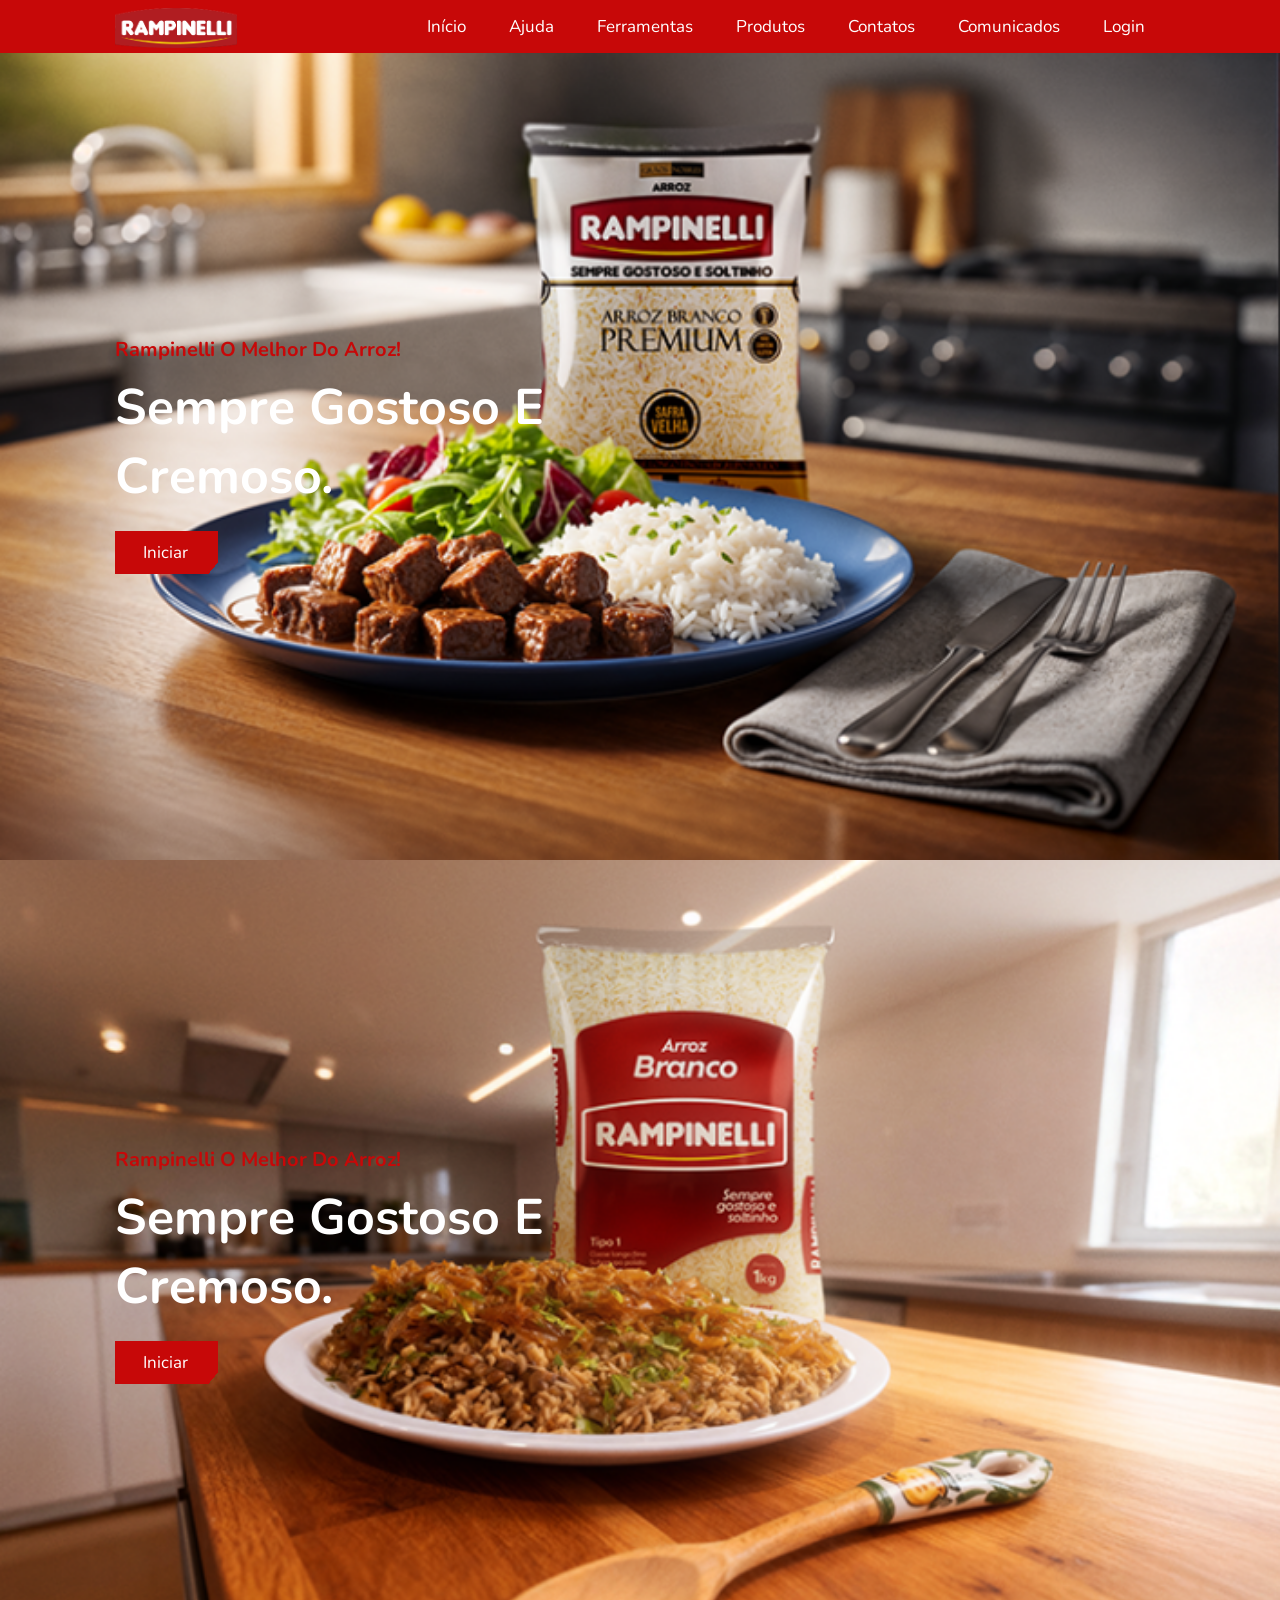
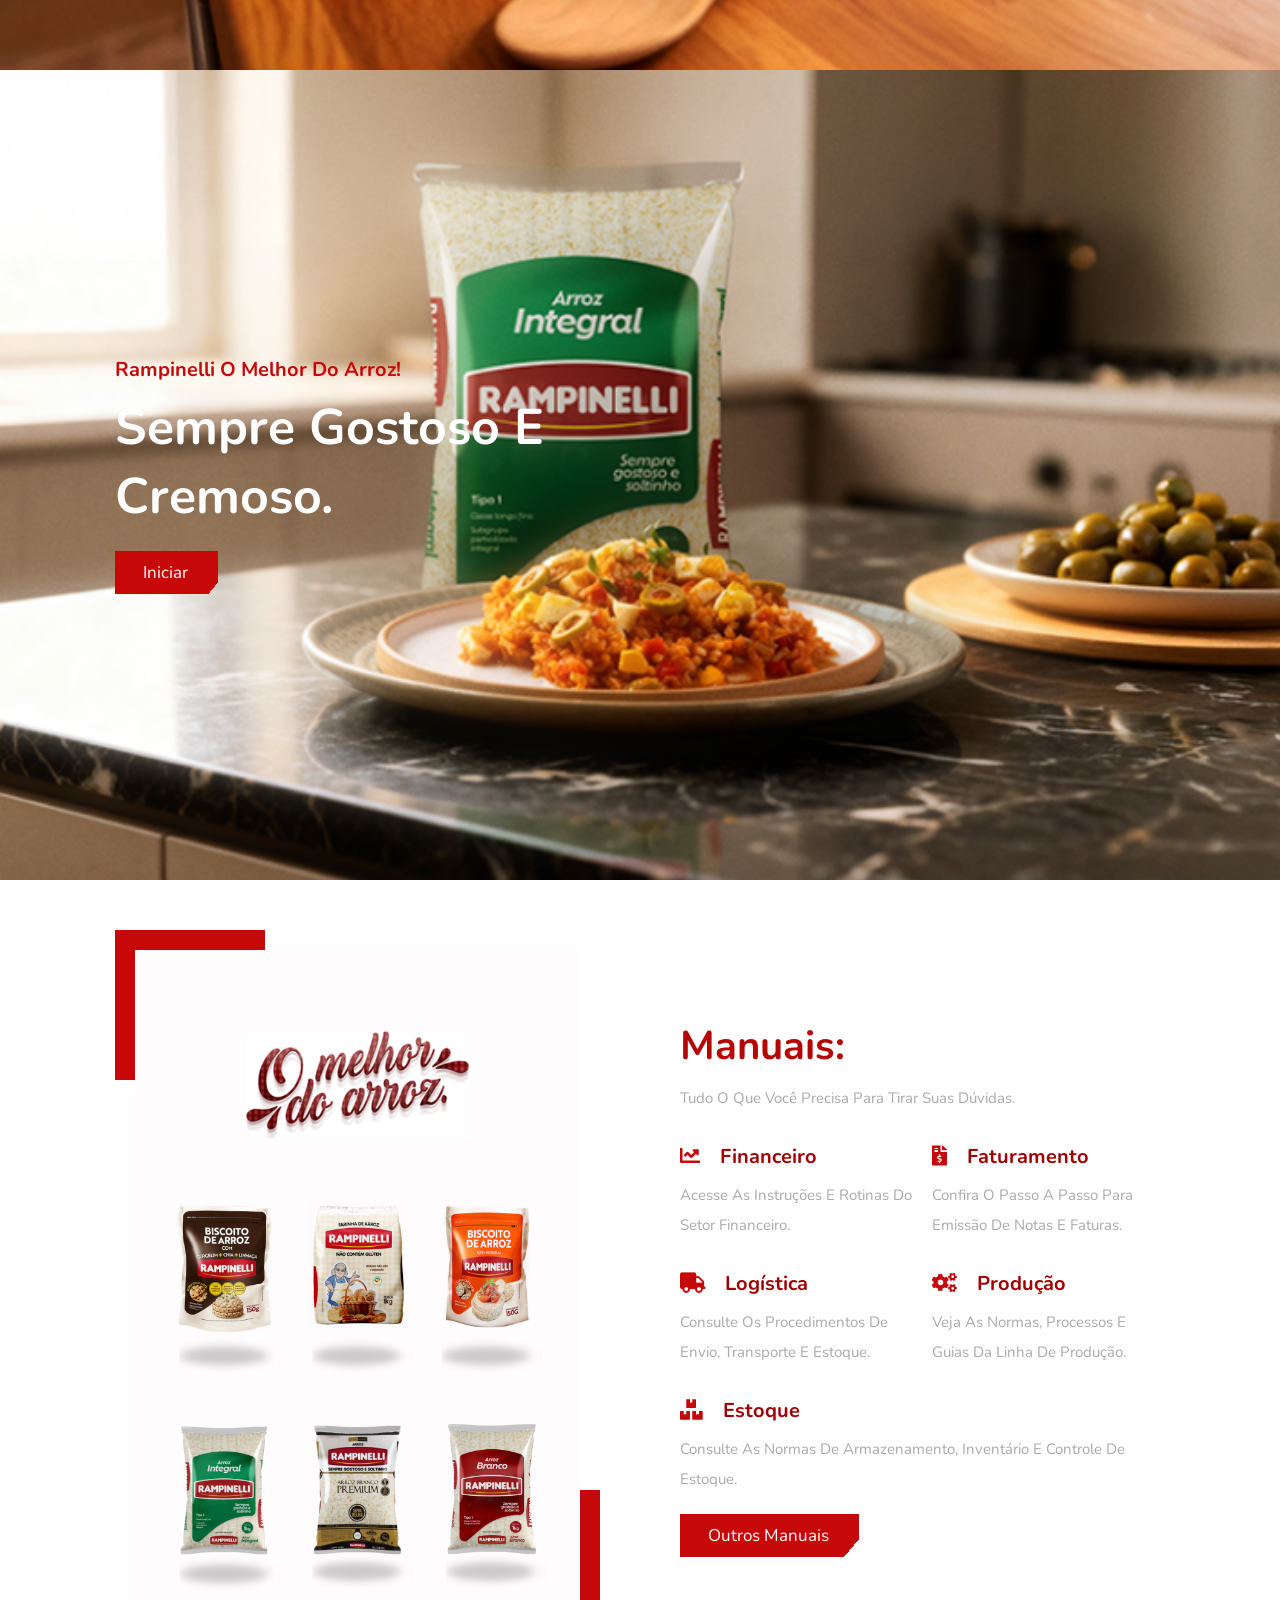
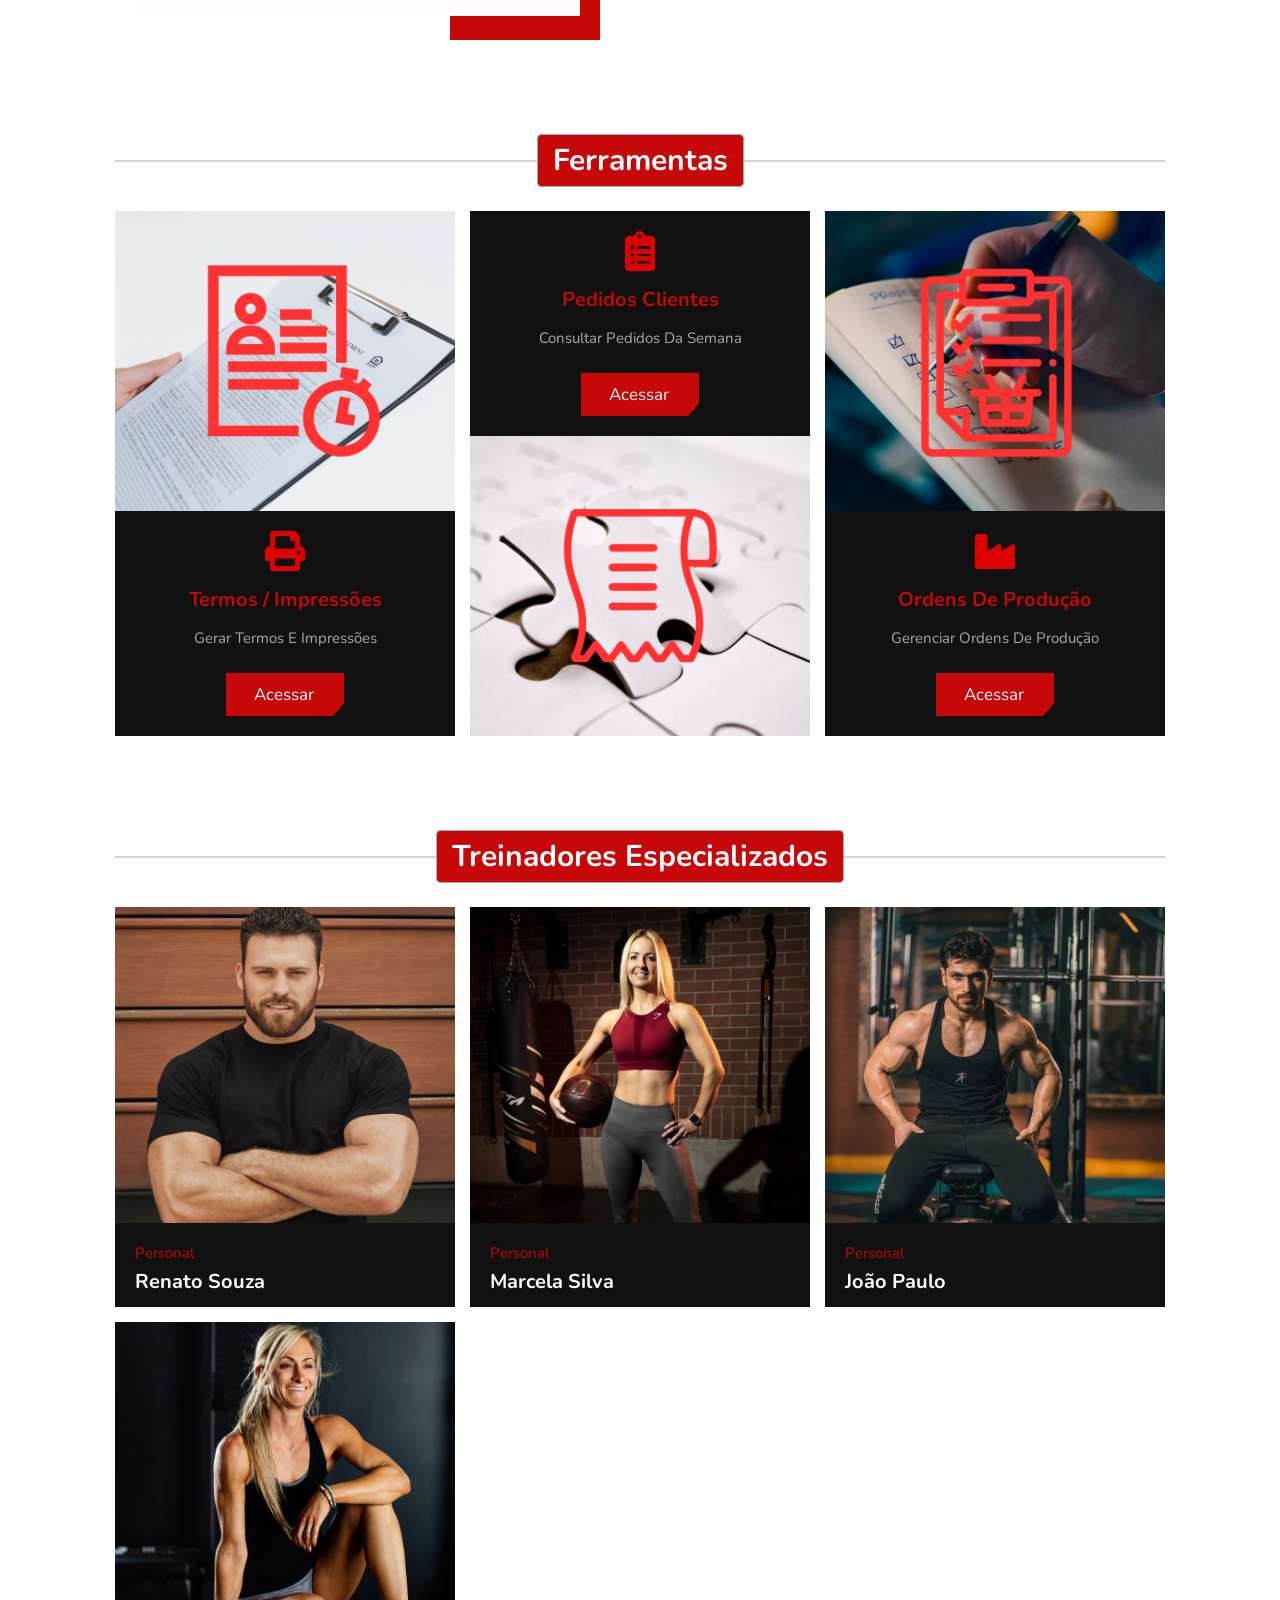
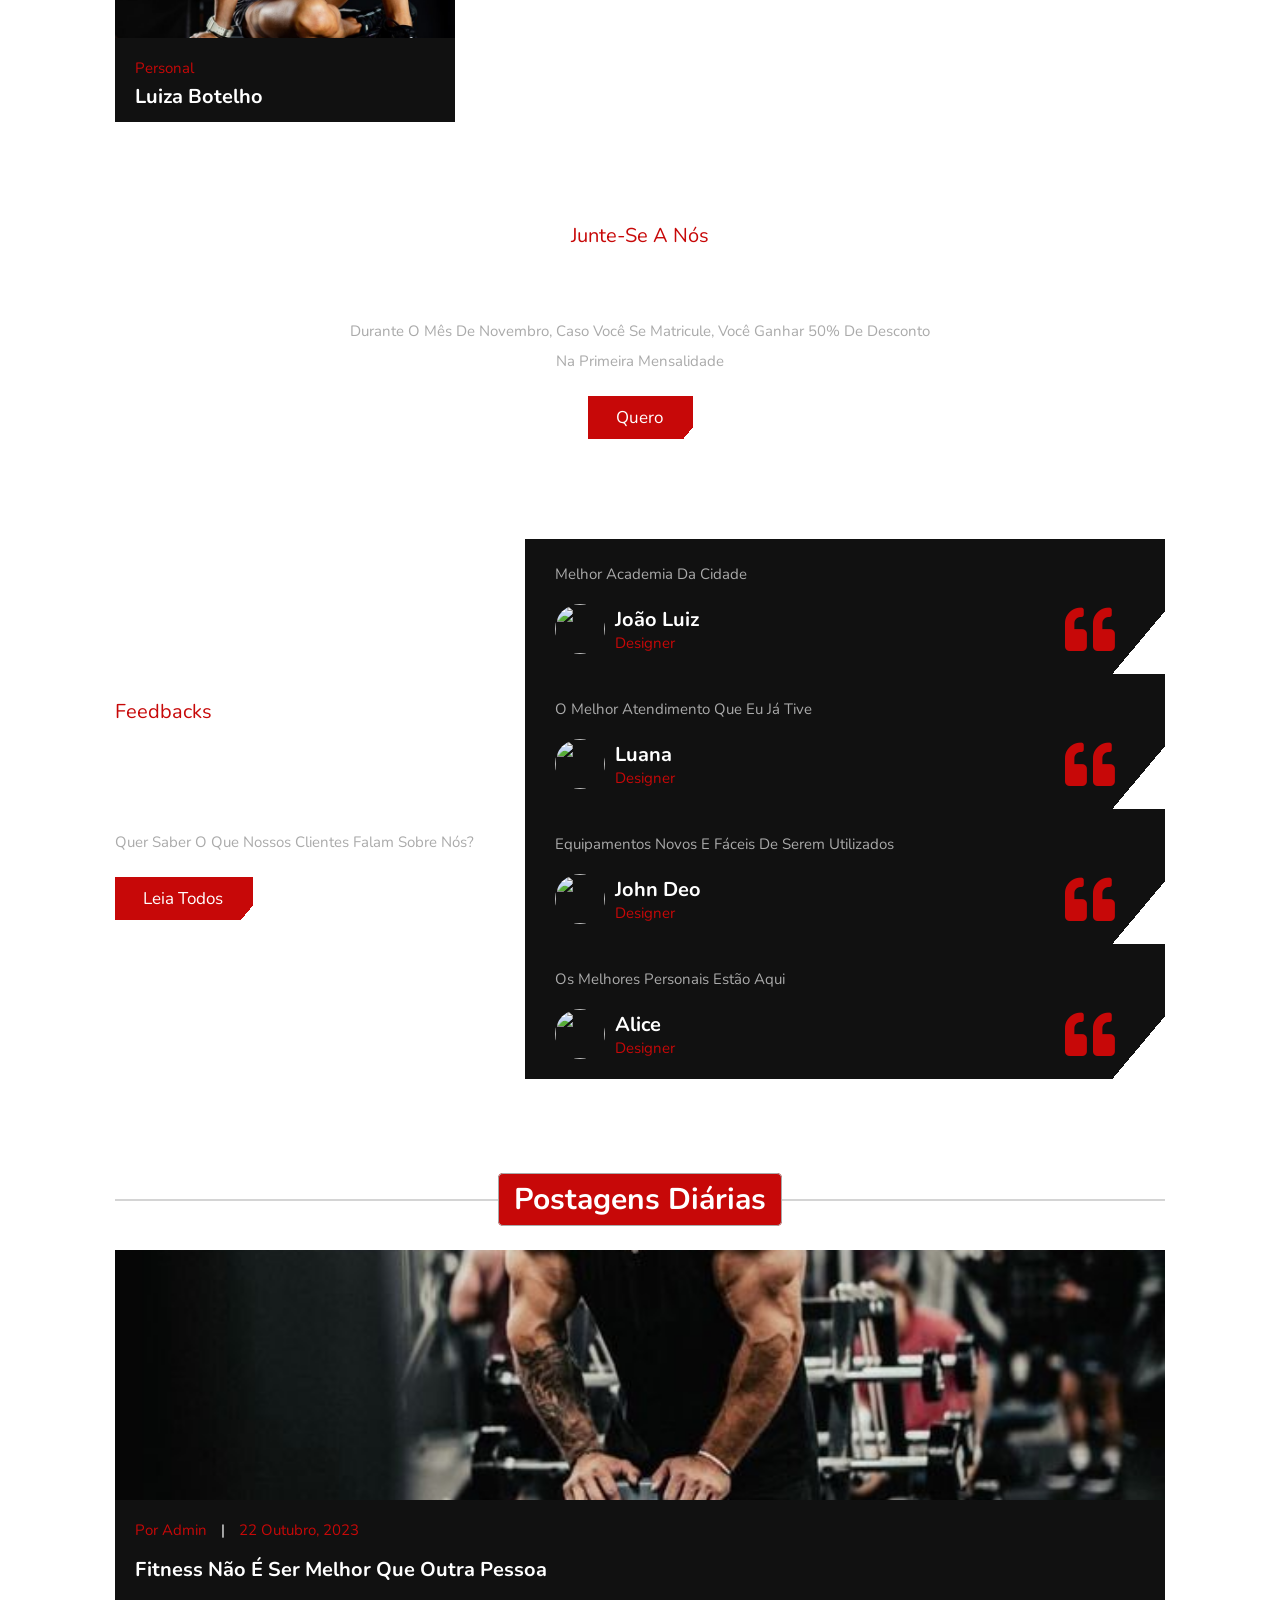
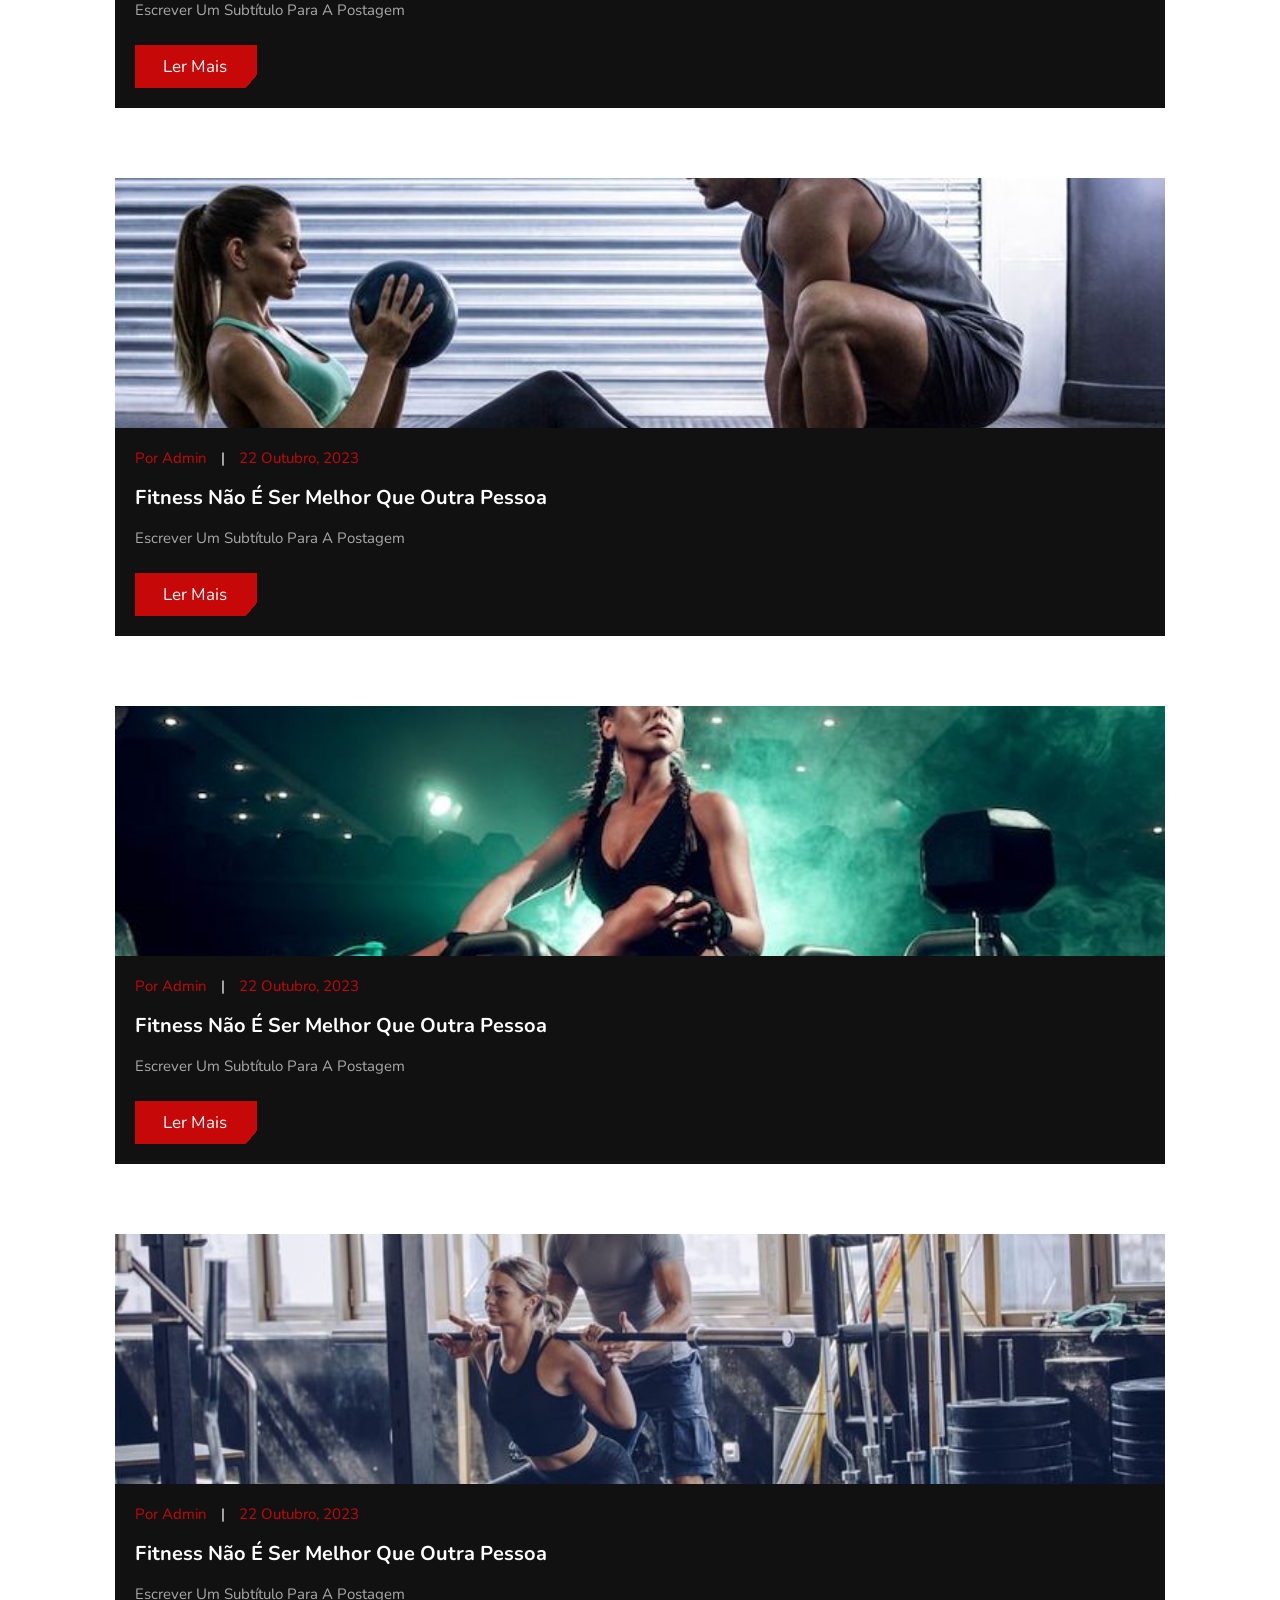
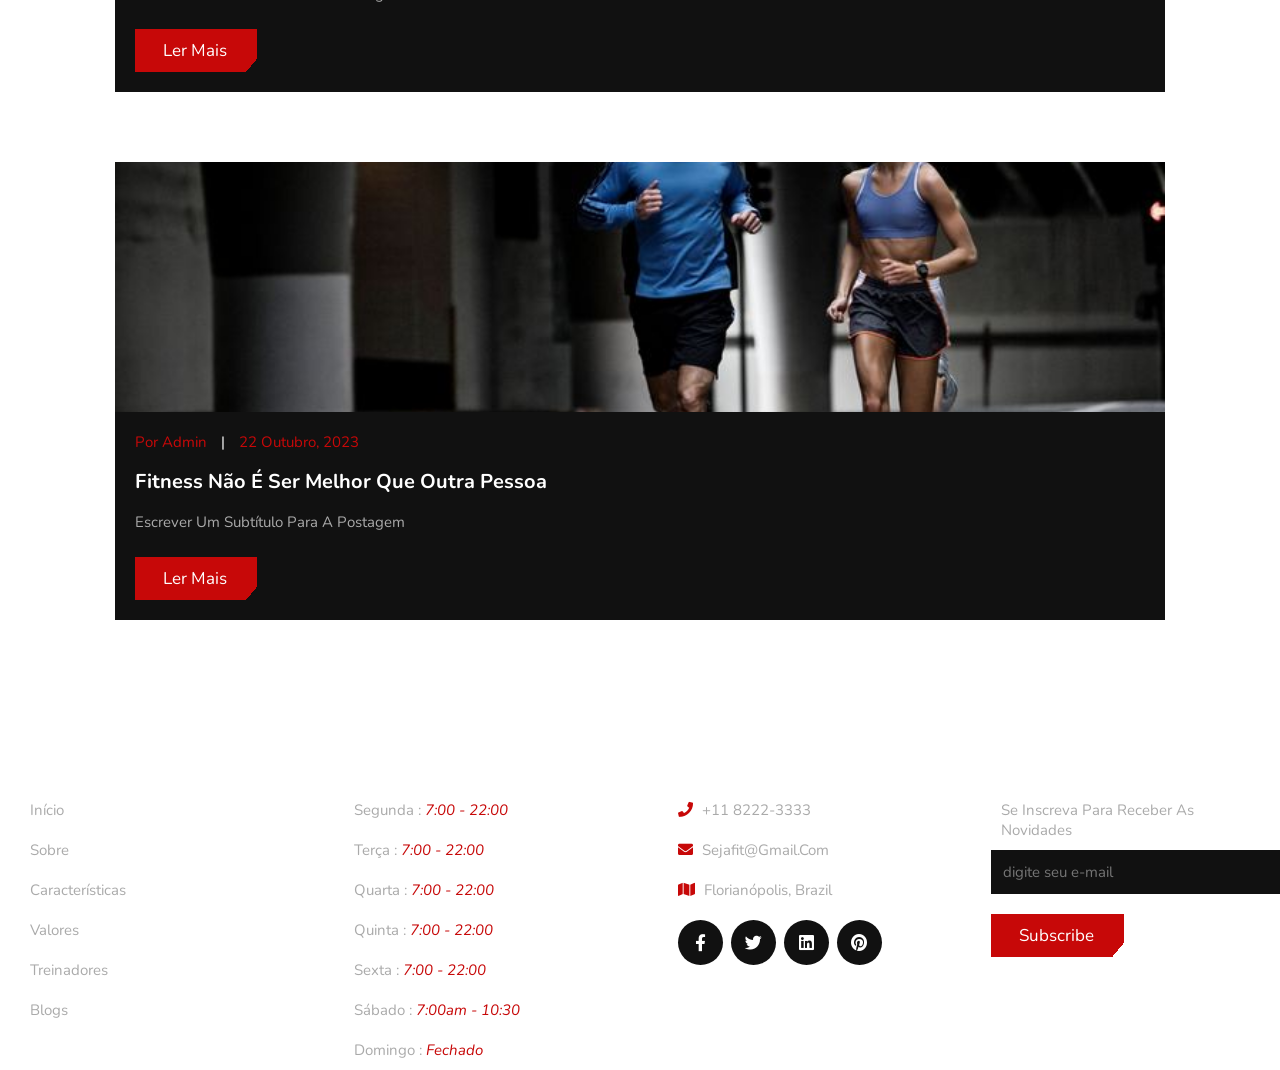
==== index.html @ f4025210 "Primeiro envio oficial com identidade configurada" ====
<!DOCTYPE html>
<html>

<head>
    <meta charset='utf-8'>
    <meta http-equiv='X-UA-Compatible' content='IE=edge'>
    <title>Rampinelli</title> 
    <meta name='viewport' content='width=device-width, initial-scale=1'>
    
    <link rel="icon" type="image/png" href="img/logo-rampinelli.png">

    <link rel='stylesheet' type='text/css' media='screen' href='main.css'>
    <link rel="stylesheet" href="https://cdnjs.cloudflare.com/ajax/libs/font-awesome/5.15.4/css/all.min.css">
    <link rel="stylesheet" href="https://unpkg.com/swiper@7/swiper-bundle.min.css" />
</head>

<body>
    <header class="header">
        <a href="index.html" class="logo">
            <img src="img/logo-rampinelli.png" alt="Logo Rampinelli" style="max-height: 40px; width: auto; vertical-align: middle;">
        </a>

        <div id="menu-btn" class="fas fa-bars"></div>

        <nav class="navbar">
            <a href="#home">Início</a>
            <a href="#about">Ajuda</a>
            <a href="#features">Ferramentas</a>
            <a href="#pricing">Produtos</a>
            <a href="#trainers">Contatos</a>
            <a href="#blogs">Comunicados</a>
            <a href="login.html">Login</a>
        </nav>

    </header>
    <!--Fim cabeçalho-->

    <main>
        <section id="home" class="home">
            <div class="swiper home-slider">

                <div class="swiper-wrapper">

                    <div class="swiper-slide slide" style="background: url(img/receita-de-picadinho-de-carne-com-arroz-premium-rampinelli-1760534903.png) no-repeat;">
                        <div class="content">
                            <span><b><b>Rampinelli o melhor do arroz!</b></b></span>
                            <h3>Sempre gostoso e cremoso.</h3>
                            <a href="#" class="btn">Iniciar</a>
                        </div>
                    </div>

                    <div class="swiper-slide slide" style="background: url(img/receita-de-arroz-com-lentilhas-e-cebola-caramelizada-1765802080.png) no-repeat;">
                        <div class="content">
                            <span><b><b>Rampinelli o melhor do arroz!</b></b></span>
                            <h3>Sempre gostoso e cremoso.</h3>
                            <a href="#" class="btn">Iniciar</a>
                        </div>
                    </div>

                    <div class="swiper-slide slide" style="background: url(img/receita-de-arroz-integral-a-portuguesa-1764873650.png) no-repeat;">
                        <div class="content">
                            <span><b><b>Rampinelli o melhor do arroz!</b></b></span>
                            <h3>Sempre gostoso e cremoso.</h3>
                            <a href="#" class="btn">Iniciar</a>
                        </div>
                    </div>
                </div>
                <div class="swiper-pagination"></div>
            </div>

        </section>
        <!--Fim home-->

        <section id="about" class="about">
            <div class="image">
                <img src="img/rampinelli produtos.png" alt="">
            </div>

            <div class="content">
                <h3 class="title">Manuais:</h3>
                <p>Tudo o que você precisa para tirar suas dúvidas.</p>

                <div class="box-container">
    
    <div class="box-container">
    
    <div class="box">
        <h3>
            <a href="manuais/financeiro.pdf" style="text-decoration: none; color: inherit;">
                <i class="fas fa-chart-line"></i> Financeiro
            </a>
        </h3>
        <p>Acesse as instruções e rotinas do setor financeiro.</p>
        <a href="manuais/financeiro.pdf" class="btn-manual"></a>
    </div>

    <div class="box">
        <h3>
            <a href="manuais/faturamento.pdf" style="text-decoration: none; color: inherit;">
                <i class="fas fa-file-invoice-dollar"></i> Faturamento
            </a>
        </h3>
        <p>Confira o passo a passo para emissão de notas e faturas.</p>
        <a href="manuais/faturamento.pdf" class="btn-manual"></a>
    </div>

    <div class="box">
        <h3>
            <a href="manuais/logistica.pdf" style="text-decoration: none; color: inherit;">
                <i class="fas fa-truck"></i> Logística
            </a>
        </h3>
        <p>Consulte os procedimentos de envio, transporte e estoque.</p>
        <a href="manuais/logistica.pdf" class="btn-manual"></a>
    </div>

    <div class="box">
        <h3>
            <a href="manuais/producao.pdf" style="text-decoration: none; color: inherit;">
                <i class="fas fa-cogs"></i> Produção
            </a>
        </h3>
        <p>Veja as normas, processos e guias da linha de produção.</p>
        <a href="manuais/producao.pdf" class="btn-manual"></a>
    </div>

    <div class="box">
    <h3>
        <a href="manuais/estoque.pdf" style="text-decoration: none; color: inherit;">
            <i class="fas fa-boxes"></i> Estoque
        </a>
    </h3>
    <p>Consulte as normas de armazenamento, inventário e controle de estoque.</p>
    
    <a href="manuais/estoque.pdf" class="btn-manual"></a>
</div>

</div>

</div>
                <a href="#" class="btn">Outros Manuais</a>
            </div>
        </section>
        <!--Fim sobre-->

        <section id="features" class="features">
    <h1 class="heading"> <span>Ferramentas</span> </h1>

    <div class="box-container">
        
        <!-- 1. TERMOS / IMPRESSÕES -->
        <div class="box">
            <div class="image">
                <img src="img/Termos.png" alt="">
            </div>
            <div class="content">
                <!-- COR ALTERADA PARA PRETO GRAFITE (#333) -->
                <i class="fas fa-print" style="font-size: 40px; color: #df0000; margin-bottom: 15px;"></i>
                <h3>Termos / Impressões</h3>
                <p>Gerar Termos e impressões</p>
                <a href="Impressoes.html" class="btn">Acessar</a>
            </div>
        </div>

        <!-- 2. PEDIDOS CLIENTES -->
        <div class="box second">
            <div class="image">
                <img src="img/Pedidos.png" alt="">
            </div>
            <div class="content">
                <!-- COR ALTERADA PARA PRETO GRAFITE (#333) -->
                <i class="fas fa-clipboard-list" style="font-size: 40px; color: #df0000; margin-bottom: 15px;"></i>
                <h3>Pedidos Clientes</h3>
                <p>Consultar pedidos da semana</p>
                <a href="#" class="btn">Acessar</a>
            </div>
        </div>

        <!-- 3. ORDENS DE PRODUÇÃO -->
        <div class="box">
            <div class="image">
                <img src="img/Ordem de Producao.png" alt="">
            </div>
            <div class="content">
                <!-- COR ALTERADA PARA PRETO GRAFITE (#333) -->
                <i class="fas fa-industry" style="font-size: 40px; color: #df0000; margin-bottom: 15px;"></i>
                <h3>Ordens de Produção</h3>
                <p>Gerenciar ordens de produção</p>
                <a href="#" class="btn">Acessar</a>
            </div>
        </div>

    </div>
</section>
        <!--Fim precos-->

        <section id="trainers" class="trainers">
            <h1 class="heading"> <span>Treinadores Especializados</span> </h1>
            <div class="box-container">

                <div class="box">
                    <img src="img/personal1.jpeg" alt="">
                    <div class="content">
                        <span>Personal</span>
                        <h3>Renato Souza</h3>
                        <div class="share">
                            <a href="#" class="fab fa-facebook-f"></a>
                            <a href="#" class="fab fa-twitter"></a>
                            <a href="#" class="fab fa-pinterest"></a>
                            <a href="#" class="fab fa-linkedin"></a>
                        </div>
                    </div>
                </div>
                <div class="box">
                    <img src="img/Personalmulher1.jpeg" alt="">
                    <div class="content">
                        <span>Personal</span>
                        <h3>Marcela Silva</h3>
                        <div class="share">
                            <a href="#" class="fab fa-facebook-f"></a>
                            <a href="#" class="fab fa-twitter"></a>
                            <a href="#" class="fab fa-pinterest"></a>
                            <a href="#" class="fab fa-linkedin"></a>
                        </div>
                    </div>
                </div>

                <div class="box">
                    <img src="img/personal2.jpeg" alt="">
                    <div class="content">
                        <span>Personal</span>
                        <h3>João Paulo</h3>
                        <div class="share">
                            <a href="#" class="fab fa-facebook-f"></a>
                            <a href="#" class="fab fa-twitter"></a>
                            <a href="#" class="fab fa-pinterest"></a>
                            <a href="#" class="fab fa-linkedin"></a>
                        </div>
                    </div>
                </div>

                <div class="box">
                    <img src="img/Personalmulher2.jpeg" alt="">
                    <div class="content">
                        <span>Personal</span>
                        <h3>Luiza Botelho</h3>
                        <div class="share">
                            <a href="#" class="fab fa-facebook-f"></a>
                            <a href="#" class="fab fa-twitter"></a>
                            <a href="#" class="fab fa-pinterest"></a>
                            <a href="#" class="fab fa-linkedin"></a>
                        </div>
                    </div>
                </div>

            </div>

        </section>
        <!--Fim treinadores-->

        <section class="banner">
            <span>Junte-se a Nós</span>
            <h3>Ganhe até 50% de desconto</h3>
            <p>Durante o mês de novembro, caso você se matricule, você ganhar 50% de
                desconto na primeira mensalidade
            </p>
            <a href="#" class="btn">Quero</a>
        </section>
        <!--Fim banner-->

        <section class="review">
            <div class="information">
                <span>Feedbacks</span>
                <h3>O que nossos clientes dizem</h3>
                <p>Quer saber o que nossos clientes falam sobre nós?</p>
                <a href="#" class="btn">Leia Todos</a>
            </div>
            <div class="swiper review-slider">

                <div class="swiper-wrapper">

                    <div class="swiper-slide slide">
                        <p>Melhor academia da cidade</p>
                        <div class="user">
                            <img src="https://i.postimg.cc/4xhDF81N/pic-1.png" alt="">
                            <div class="info">
                                <h3>João Luiz</h3>
                                <span>designer</span>
                            </div>
                            <i class="fas fa-quote-left"></i>
                        </div>
                    </div>

                    <div class="swiper-slide slide">
                        <p>O melhor atendimento que eu já tive</p>
                        <div class="user">
                            <img src="https://i.postimg.cc/ry7XCXSY/pic-2.png" alt="">
                            <div class="info">
                                <h3>Luana</h3>
                                <span>designer</span>
                            </div>
                            <i class="fas fa-quote-left"></i>
                        </div>
                    </div>

                    <div class="swiper-slide slide">
                        <p>Equipamentos novos e fáceis de serem utilizados</p>
                        <div class="user">
                            <img src="https://i.postimg.cc/7ZxBSmQW/pic-3.png" alt="">
                            <div class="info">
                                <h3>john deo</h3>
                                <span>designer</span>
                            </div>
                            <i class="fas fa-quote-left"></i>
                        </div>
                    </div>

                    <div class="swiper-slide slide">
                        <p>Os melhores personais estão aqui</p>
                        <div class="user">
                            <img src="https://i.postimg.cc/8zjv8vFC/pic-4.png" alt="">
                            <div class="info">
                                <h3>Alice</h3>
                                <span>designer</span>
                            </div>
                            <i class="fas fa-quote-left"></i>
                        </div>
                    </div>
                </div>
            </div>

        </section>
        <!--Fim feedback-->

        <section id="blogs" class="blogs">
            <h1 class="heading"> <span>Postagens Diárias</span> </h1>
            <div class="swiper blogs-slider">
                <div class="swiper-wrapper">

                    <div class="swiper-slide slide">
                        <div class="image">
                            <img src="img/post1 (4).jpeg" alt="">
                        </div>
                        <div class="content">
                            <div class="link"> <a href="#">por admin</a> <span>|</span> <a href="#">22 outubro, 2023</a>
                            </div>
                            <h3>fitness não é ser melhor que outra pessoa</h3>
                            <p>Escrever um subtítulo para a postagem</p>
                            <a href="#" class="btn">Ler Mais</a>
                        </div>
                    </div>

                    <div class="swiper-slide slide">
                        <div class="image">
                            <img src="img/post1 (7).jpeg" alt="">
                        </div>
                        <div class="content">
                            <div class="link"> <a href="#">por admin</a> <span>|</span> <a href="#">22 outubro, 2023</a>
                            </div>
                            <h3>fitness não é ser melhor que outra pessoa</h3>
                            <p>Escrever um subtítulo para a postagem</p>
                            <a href="#" class="btn">Ler Mais</a>
                        </div>
                    </div>

                    <div class="swiper-slide slide">
                        <div class="image">
                            <img src="img/Atleta feminina com halteres na academia _ Foto Premium.jpeg" alt="">
                        </div>
                        <div class="content">
                            <div class="link"> <a href="#">por admin</a> <span>|</span> <a href="#">22 outubro, 2023</a>
                            </div>
                            <h3>fitness não é ser melhor que outra pessoa</h3>
                            <p>Escrever um subtítulo para a postagem</p>
                            <a href="#" class="btn">Ler Mais</a>
                        </div>
                    </div>

                    <div class="swiper-slide slide">
                        <div class="image">
                            <img src="img/post3.jpeg" alt="">
                        </div>
                        <div class="content">
                            <div class="link"> <a href="#">por admin</a> <span>|</span> <a href="#">22 outubro, 2023</a>
                            </div>
                            <h3>fitness não é ser melhor que outra pessoa</h3>
                            <p>Escrever um subtítulo para a postagem</p>
                            <a href="#" class="btn">Ler Mais</a>
                        </div>
                    </div>

                    <div class="swiper-slide slide">
                        <div class="image">
                            <img src="img/post4.jpeg" alt="">
                        </div>
                        <div class="content">
                            <div class="link"> <a href="#">por admin</a> <span>|</span> <a href="#">22 outubro, 2023</a>
                            </div>
                            <h3>fitness não é ser melhor que outra pessoa</h3>
                            <p>Escrever um subtítulo para a postagem</p>
                            <a href="#" class="btn">Ler Mais</a>
                        </div>
                    </div>
                </div>
                <div class="swiper-pagination"></div>
            </div>
        </section>
        <!--Fim blogs-->
    </main>
    <!--Fim conteudo principal-->

    <footer class="footer">
        <div class="box-container">
            <div class="box">
                <h3>Links rápidos</h3>
                <a class="links" href="#home">Início</a>
                <a class="links" href="#about">Sobre</a>
                <a class="links" href="#features">Características</a>
                <a class="links" href="#pricing">Valores</a>
                <a class="links" href="#trainers">Treinadores</a>
                <a class="links" href="#blogs">blogs</a>
            </div>
            <div class="box">
                <h3>Horário de Funcionamento</h3>
                <p> Segunda : <i> 7:00 - 22:00 </i> </p>
                <p> Terça : <i> 7:00 - 22:00 </i> </p>
                <p> Quarta : <i> 7:00 - 22:00 </i> </p>
                <p> Quinta : <i> 7:00 - 22:00 </i> </p>
                <p> Sexta : <i> 7:00 - 22:00 </i> </p>
                <p> Sábado : <i> 7:00am - 10:30 </i> </p>
                <p> Domingo : <i> Fechado </i> </p>
            </div>
            <div class="box">
                <h3>Nossos Contatos</h3>
                <p> <i class="fas fa-phone"></i> +11 8222-3333 </p>
                <p> <i class="fas fa-envelope"></i> sejafit@gmail.com </p>
                <p> <i class="fas fa-map"></i> Florianópolis, Brazil</p>
                <div class="share">
                    <a href="#" class="fab fa-facebook-f"></a>
                    <a href="#" class="fab fa-twitter"></a>
                    <a href="#" class="fab fa-linkedin"></a>
                    <a href="#" class="fab fa-pinterest"></a>
                </div>
            </div>
            <div class="box">
                <h3>Novidades</h3>
                <p>Se inscreva para receber as novidades</p>
                <form action="">
                    <input type="email" name="" class="email" placeholder="digite seu e-mail" id="">
                    <input type="submit" value="subscribe" class="btn">
                </form>
            </div>
        </div>
    </footer>

    <script src="https://unpkg.com/swiper@7/swiper-bundle.min.js"></script>
    <script src='main.js'></script>
</body>

</html>
---- main.css ----
@import url("https://fonts.googleapis.com/css2?family=Nunito:wght@200;300;400;600&display=swap");

* {
    font-family: 'Nunito', sans-serif;
    margin: 0;
    padding: 0;
    box-sizing: border-box;
    text-decoration: none;
    outline: none;
    border: none;
    text-transform: capitalize;
    transition: all .2s linear;
}

html {
    font-size: 62.5%;
    scroll-behavior: smooth;
    scroll-padding-top: 5rem;
    overflow-x: hidden;
}

html::-webkit-scrollbar {
    width: 1rem;
}

html::-webkit-scrollbar-track {
    /*o que fica abaixo da barra*/
    background: #ffffff;
}

html::-webkit-scrollbar-thumb {
    /*cor da barra*/
    background: #c70808;
}

body {
    background: #ffffff;
}

section {
    padding: 5rem 9%;
}

/*Cabeçalho das sessões*/
.heading {
    text-align: center;
    margin-bottom: 3rem;
    position: relative;
}
.heading::before {
    content: '';
    position: absolute;
    top: 50%;
    left: 0;
    transform: translateY(-50%);
    height: .1rem;
    width: 100%;
    background: #aaa;
    z-index: -1;
}
.heading span {
    font-size: 3rem;
    color: #ffffff;
    background: #c70808;
    padding: .5rem 1.5rem;
    border: 0.1rem solid #aaa;
    border-radius: .5rem;
}
.btn {
    margin-top: 1rem;
    display: inline-block;
    padding: 1rem 2.8rem;
    padding-right: 3rem;
    background: linear-gradient(130deg, #c70808 93%, 
    transparent 90%);
    color: #fff;
    cursor: pointer;
    font-size: 1.7rem;
}
.btn:hover {
    transform: scale(1.1);
}

.header {
    position: fixed;
    top: 0;
    left: 0;
    right: 0;
    display: flex;
    align-items: center;
    justify-content: space-between;
    padding: 0 9%;
    z-index: 10000;
    background: #c70808;
}
.header .logo {
    font-weight: bolder;
    color: #fff;
    font-size: 3rem;
}
.header .logo span {
    color: #c70808;
}
.header .navbar a {
    display: inline-block;
    padding: 1.5rem 2rem;
    font-size: 1.7rem;
    color: #fff;
}
.header .navbar a:hover {
    background: #c70808;
}
#menu-btn {
    font-size: 3rem;
    color: #fff;
    cursor: pointer;
    display: none;
}

.home {
    padding: 0;
    margin-top: 5rem;
}
.home .slide {
    min-height: 90vh;
    background-size: cover !important;
    background-position: center !important;
    padding: 2rem 9%;
    display: flex;
    align-items: center;
}

.home .slide .content {
    width: 60rem;
}

.home .slide .content span {
    font-size: 2rem;
    color: #c70808;
    display: block;
}
.home .slide .content h3 {
    font-size: 5rem;
    color: #fff;
    padding: 1rem 0;
}
/*class de swipwer para criar as bolinhas*/
.swiper-pagination-bullet {
    height: 2rem;
    width: 2rem;
    background: #fff;
    border-radius: 0;
}

.swiper-pagination-bullet.swiper-pagination-bullet-active {
    background: #c70808;
}
.about {
    display: flex;
    align-items: center;
    flex-wrap: wrap;
    gap: 8rem;
}

.about .image {
    flex: 1 1 42rem;
    position: relative;
}
.about .image::before,
.about .image::after {
    content: '';
    position: absolute;
    z-index: -1;
    background: #c70808;
    height: 15rem;
    width: 15rem;
}
.about .image::before {
    top: 0;
    left: 0;
}

.about .image::after {
    bottom: 0;
    right: 0;
}
.about .image img {
    width: 100%;
    padding: 2rem;
}

.about .content {
    flex: 1 1 42rem;
}
.about .content span {
    font-size: 2rem;
    color: #c70808;
}

.about .content .title {
    font-size: 4rem;
    color: #b70505;
    margin-top: .5rem;
}
.about .content p {
    font-size: 1.5rem;
    color: #aaa;
    padding: 1rem 0;
    line-height: 2;
}

.about .content .box-container {
    display: flex;
    flex-wrap: wrap;
    gap: 2rem;
    margin-top: 1rem;
}
.about .content .box-container .box {
    flex: 1 1 20rem;
}

.about .content .box-container .box h3 {
    font-size: 2rem;
    color: #9f0202;
}

.about .content .box-container .box h3 i {
    padding-right: 1.5rem;
    color: #c70808;
}
.features .box-container {
    display: grid;
    /*Vai cria o auto-fit também tenta 
    colocar quantas colunas der, expandindo os itens para caber no espaço disponível.
    E com controle do tamanho mínimo e máximo dos itens.*/
    grid-template-columns: repeat(auto-fit, minmax(32rem, 1fr));
    gap: 1.5rem;
}
.features .box-container .box {
    background: #111;
}

.features .box-container .box.second {
    display: flex;
    flex-flow: column-reverse;
}

.features .box-container .box:hover .image img {
    transform: scale(1.1);
}
.features .box-container .box .image {
    height: 30rem;
    width: 100%;
    overflow: hidden;
}

.features .box-container .box .image img {
    height: 100%;
    width: 100%;
    /*a imagem é dimensionado para manter sua proporção e preencher 
    toda a caixa de conteúdo do elemento*/
    object-fit: cover;
}
.features .box-container .box .content {
    padding: 2rem;
    text-align: center;
}

.features .box-container .box .content img {
    height: 9rem;
    margin-bottom: 1rem;
    filter: invert(1);
}

.features .box-container .box .content h3 {
    font-size: 2rem;
    color: #c70808;
}

.features .box-container .box .content p {
    line-height: 2;
    font-size: 1.5rem;
    color: #aaa;
    padding: 1rem 0;
}
.pricing {
    display: grid;
    grid-template-columns: repeat(auto-fit, minmax(32rem, 1fr));
    gap: 1.5rem;
}

.pricing .information span {
    font-size: 2rem;
    color: #c70808;
}
.pricing .information h3 {
    font-size: 4rem;
    padding-top: .5rem;
    color: #fff;
}

.pricing .information p {
    line-height: 2;
    padding: 1rem 0;
    font-size: 1.4rem;
    color: #aaa;
}

.pricing .information p i {
    padding-right: 1rem;
    color: #c70808;
}

.pricing .plan {
    text-align: center;
    padding: 2rem;
}

.pricing .plan.basic {
    background: linear-gradient(130deg, #111 93%, transparent 90%);
}

.pricing .plan h3 {
    font-size: 2.5rem;
    margin: 1rem 0;
    color: #fff;
}

.pricing .plan .price {
    font-size: 5rem;
    font-weight: bolder;
    color: #c70808;
}

.pricing .plan .price span {
    color: #fff;
    font-size: 2rem;
}

.pricing .plan .list {
    padding: 1rem 0;
}

.pricing .plan .list p {
    line-height: 2;
    padding: 1rem 0;
    font-size: 1.4rem;
    color: #aaa;
}

.pricing .plan .list p i {
    padding-right: 1rem;
    color: #c70808;
}

.trainers .box-container {
    display: grid;
    grid-template-columns: repeat(auto-fit, minmax(29rem, 1fr));
    gap: 1.5rem;
}

.trainers .box-container .box {
    height: 40rem;
    overflow: hidden;
    position: relative;
}
.trainers .box-container .box:hover .content {
    transform: translateY(0);
}

.trainers .box-container .box img {
    height: 100%;
    width: 100%;
    object-fit: cover;
}
.trainers .box-container .box .content {
    position: absolute;
    bottom: 0;
    left: 0;
    right: 0;
    background: #111;
    padding: 2rem;
    transform: translateY(6.5rem);
}

.trainers .box-container .box .content span {
    font-size: 1.5rem;
    color: #c70808;
}

.trainers .box-container .box .content h3 {
    font-size: 2rem;
    color: #fff;
    padding-top: .5rem;
}
.trainers .box-container .box .content .share {
    padding-top: 2rem;
    margin-top: 1.5rem;
    border-top: 0.1rem solid #aaa;
}

.trainers .box-container .box .content .share a {
    font-size: 2rem;
    color: #fff;
    margin-right: 1.5rem;
}

.trainers .box-container .box .content .share a:hover {
    color: #c70808;
}
.banner {
    background: linear-gradient(rgba(0, 0, 0, 0.7), rgba(0, 0, 0, 0.7)), 
    url(img/FITNESS\ CENTER\ _\ GYM.jpeg) no-repeat;
    background-size: cover;
    background-position: center;
    background-attachment: fixed;
    text-align: center;
}
.banner span {
    font-size: 2rem;
    color: #c70808;
}

.banner h3 {
    padding-top: 1rem;
    color: #fff;
    text-transform: uppercase;
    font-size: 3.5rem;
}

.banner p {
    margin: 1rem auto;
    max-width: 60rem;
    font-size: 1.5rem;
    color: #aaa;
    line-height: 2;
}
.review {
    display: flex;
    align-items: center;
    flex-wrap: wrap;
    gap: 2rem;
}

.review .information {
    flex: 1 1 35rem;
}
.review .information span {
    font-size: 2rem;
    color: #c70808;
}

.review .information h3 {
    font-size: 3rem;
    color: #fff;
    padding-top: 1rem;
}

.review .information p {
    font-size: 1.5rem;
    line-height: 2;
    color: #aaa;
    padding: 1rem 0;
}

.review .review-slider {
    flex: 1 1 60rem;
}

.review .review-slider .slide {
    background: linear-gradient(130deg, #111 93%, transparent 90%);
    padding: 2rem 3rem;
}

.review .review-slider .slide p {
    font-size: 1.5rem;
    line-height: 2;
    color: #aaa;
}

.review .review-slider .slide .user {
    display: flex;
    align-items: center;
    margin-top: 1.5rem;
}

.review .review-slider .slide .user img {
    height: 5rem;
    width: 5rem;
    object-fit: cover;
    border-radius: 50%;
    margin-right: 1rem;
}

.review .review-slider .slide .user h3 {
    font-size: 2rem;
    color: #fff;
}

.review .review-slider .slide .user span {
    color: #c70808;
    font-size: 1.5rem;
}

.review .review-slider .slide .user i {
    font-size: 5rem;
    margin-left: auto;
    margin-right: 2rem;
    color: #c70808;
}

.blogs .slide {
    background: #111;
    margin-bottom: 7rem;
}

.blogs .slide:hover .image img {
    transform: scale(1.1);
}

.blogs .slide .image {
    height: 25rem;
    width: 100%;
    overflow: hidden;
}
.blogs .slide .image img {
    height: 100%;
    width: 100%;
    object-fit: cover;
}

.blogs .slide .content {
    padding: 2rem;
}

.blogs .slide .content .link {
    padding-bottom: 1.5rem;
    font-size: 1.5rem;
}

.blogs .slide .content .link a {
    color: #c70808;
}

.blogs .slide .content .link a:hover {
    color: #fff;
}

.blogs .slide .content .link span {
    color: #fff;
    padding: 0 1rem;
}

.blogs .slide .content h3 {
    font-size: 2rem;
    color: #fff;
    line-height: 1.5;
}

.blogs .slide .content p {
    font-size: 1.5rem;
    color: #aaa;
    line-height: 2;
    padding: 1rem 0;
}

.footer .box-container {
    display: grid;
    grid-template-columns: repeat(auto-fit, minmax(25rem, 1fr));
    gap: 1.5rem;
}

.footer .box-container .box h3 {
    font-size: 2.2rem;
    color: #fff;
    padding: 1rem 1rem;
}

.footer .box-container .box .links {
    font-size: 1.5rem;
    display: block;
    color: #aaa;
    padding: 1rem 3rem;
}

.footer .box-container .box .links:hover {
    color: #c70808;
}

.footer .box-container .box p {
    font-size: 1.5rem;
    color: #aaa;
    padding: 1rem 3rem;
}

.footer .box-container .box p i {
    padding-right: .5rem;
    color: #c70808;
}

.footer .box-container .box .share {
    padding: 1rem 3rem;
}

.footer .box-container .box .share a {
    height: 4.5rem;
    width: 4.5rem;
    line-height: 4.5rem;
    font-size: 1.7rem;
    color: #fff;
    background: #111;
    border-radius: 50%;
    margin-right: .5rem;
    text-align: center;
}

.footer .box-container .box .share a:hover {
    background: #c70808;
}

.footer .box-container .box form {
    margin-left: 2rem;
}

.footer .box-container .box form .email {
    margin-bottom: 1rem;
    width: 100%;
    background: #111;
    padding: 1.2rem;
    font-size: 1.5rem;
    color: #fff;
    text-transform: none;
}
/*Responsividade*/
@media (max-width: 991px) {
    html {
        font-size: 55%;
        scroll-padding: 7rem;
    }
    .header {
        padding: 0 2rem;
    }

    section {
        padding: 3rem 2rem;
    }

    .home .slide {
        padding: 2rem 5%;
    }

    .home .slide .content {
        width: 50rem;
    }

    .home .slide .content h3 {
        font-size: 4rem;
    }
}

@media (max-width: 768px) {
    #menu-btn {
        display: inline-block;
    }

    #menu-btn.fa-times {
        transform: rotate(180deg);
    }

    .header {
        padding: 2rem;
    }

    .header .navbar {
        position: absolute;
        top: 99%;
        left: 0;
        right: 0;
        background: #a70202;
        clip-path: polygon(0 0, 100% 0, 100% 0, 0 0);
    }

    .header .navbar.active {
        clip-path: polygon(0 0, 100% 0, 100% 100%, 0 100%);
    }

    .header .navbar a {
        display: block;
        font-size: 2rem;
    }

    .about {
        gap: 3rem;
    }

    .about .image {
        margin-top: 5rem;
    }

    .about .content .title {
        font-size: 3rem;
    }

    .features .box-container .box.second {
        flex-flow: column;
    }
}
@media (max-width: 450px) {
    html {
        font-size: 50%;
    }
}
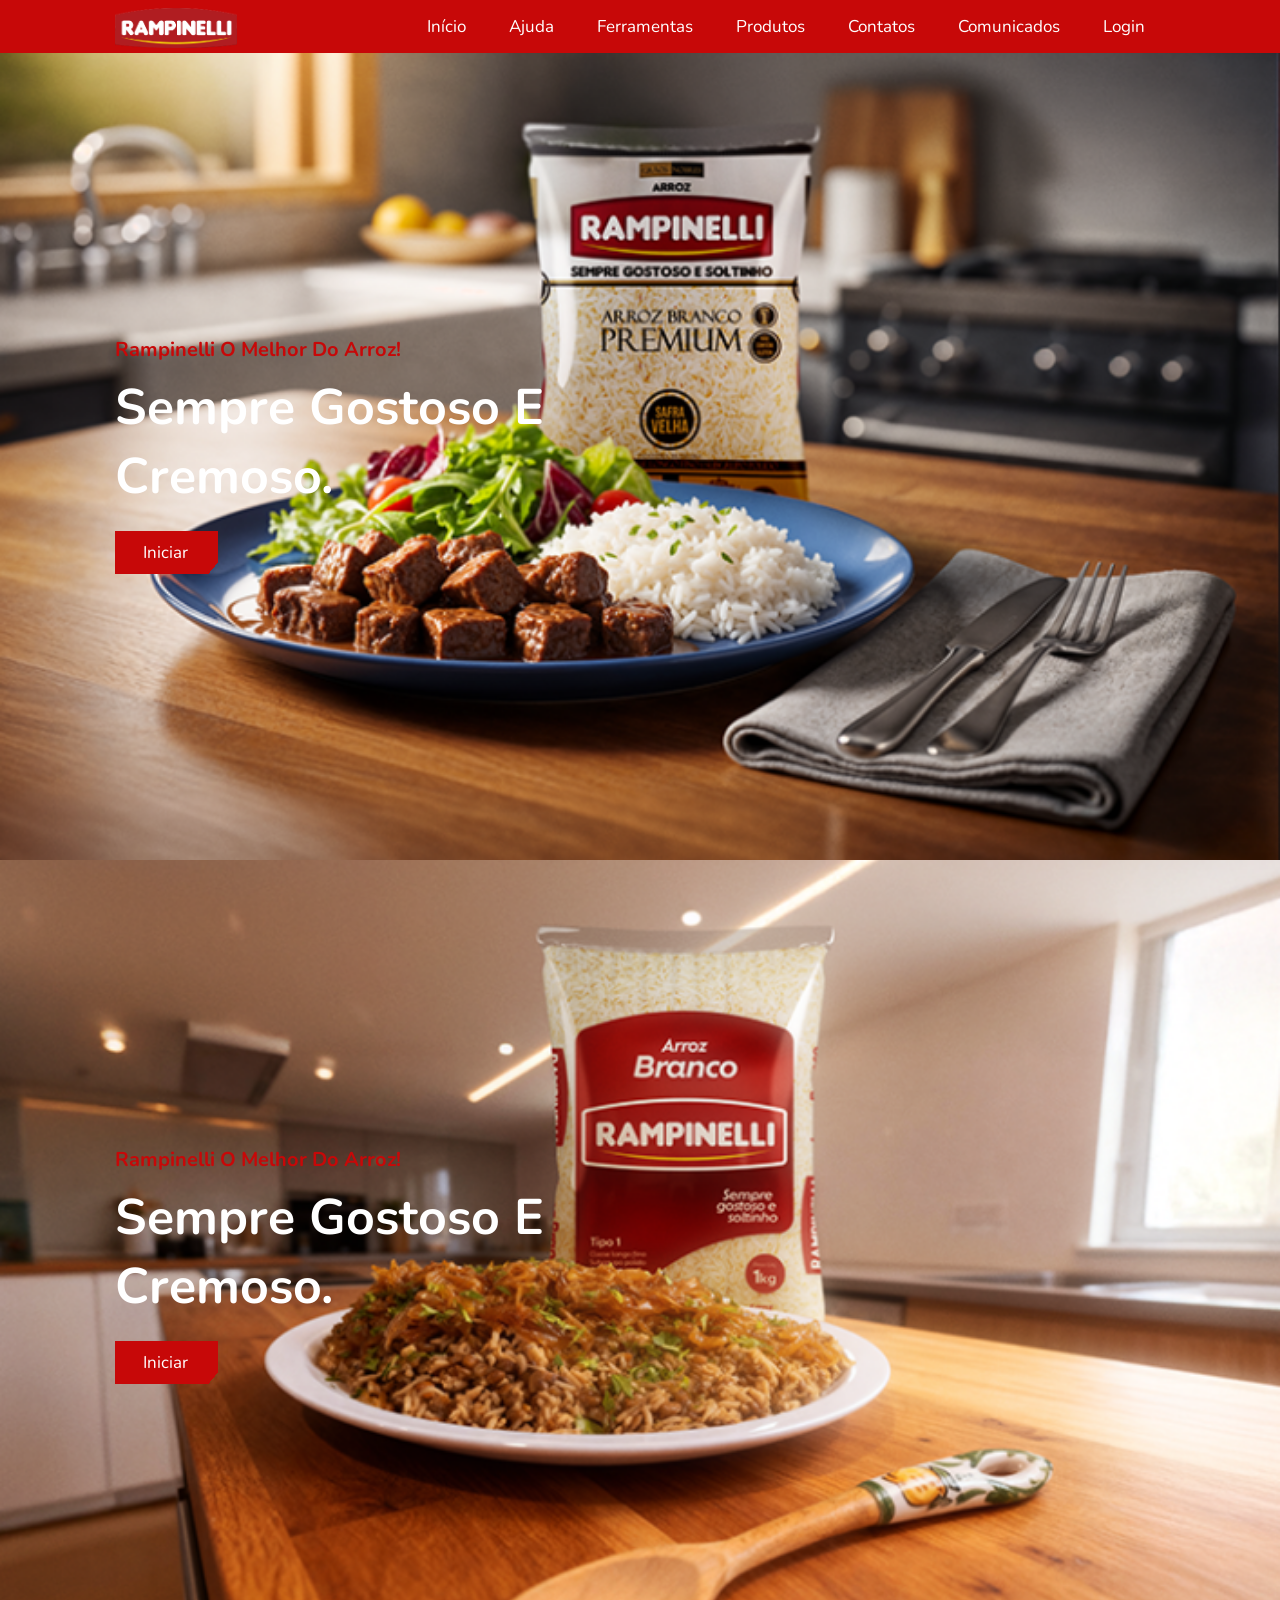
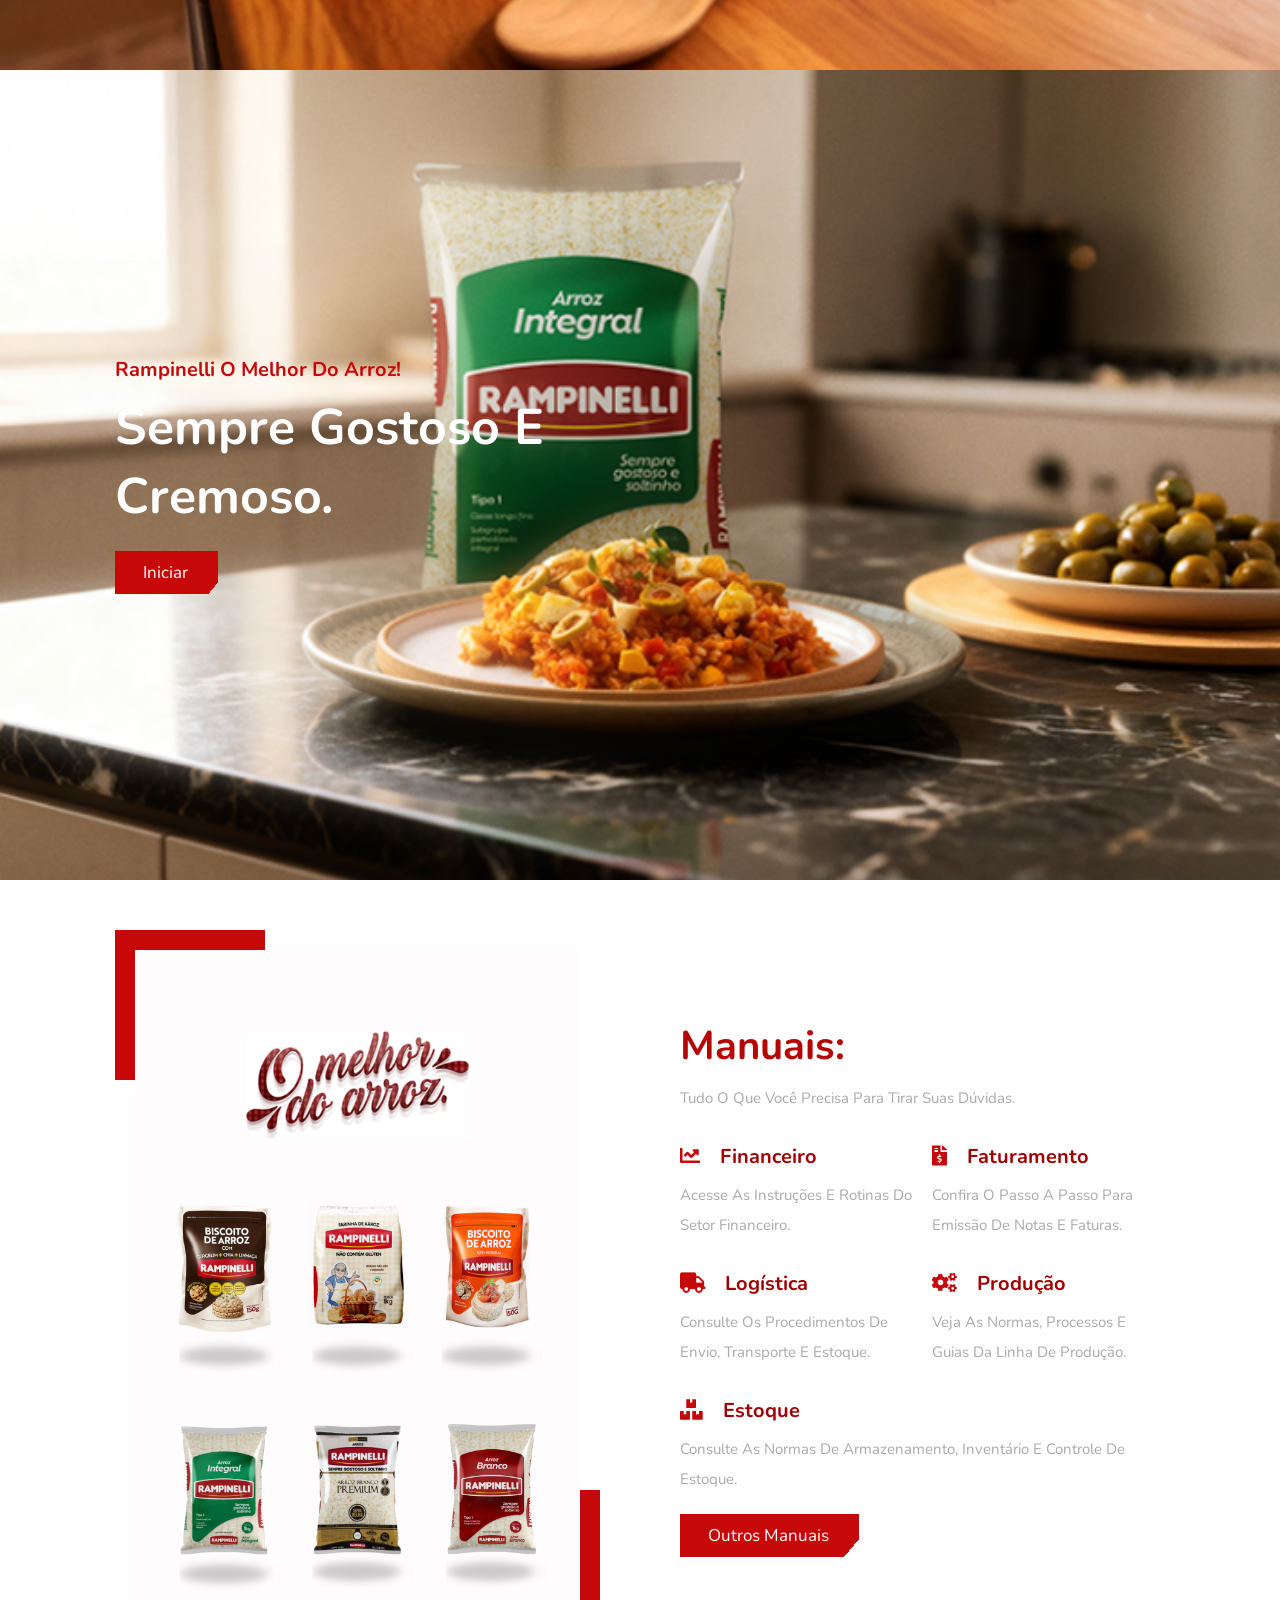
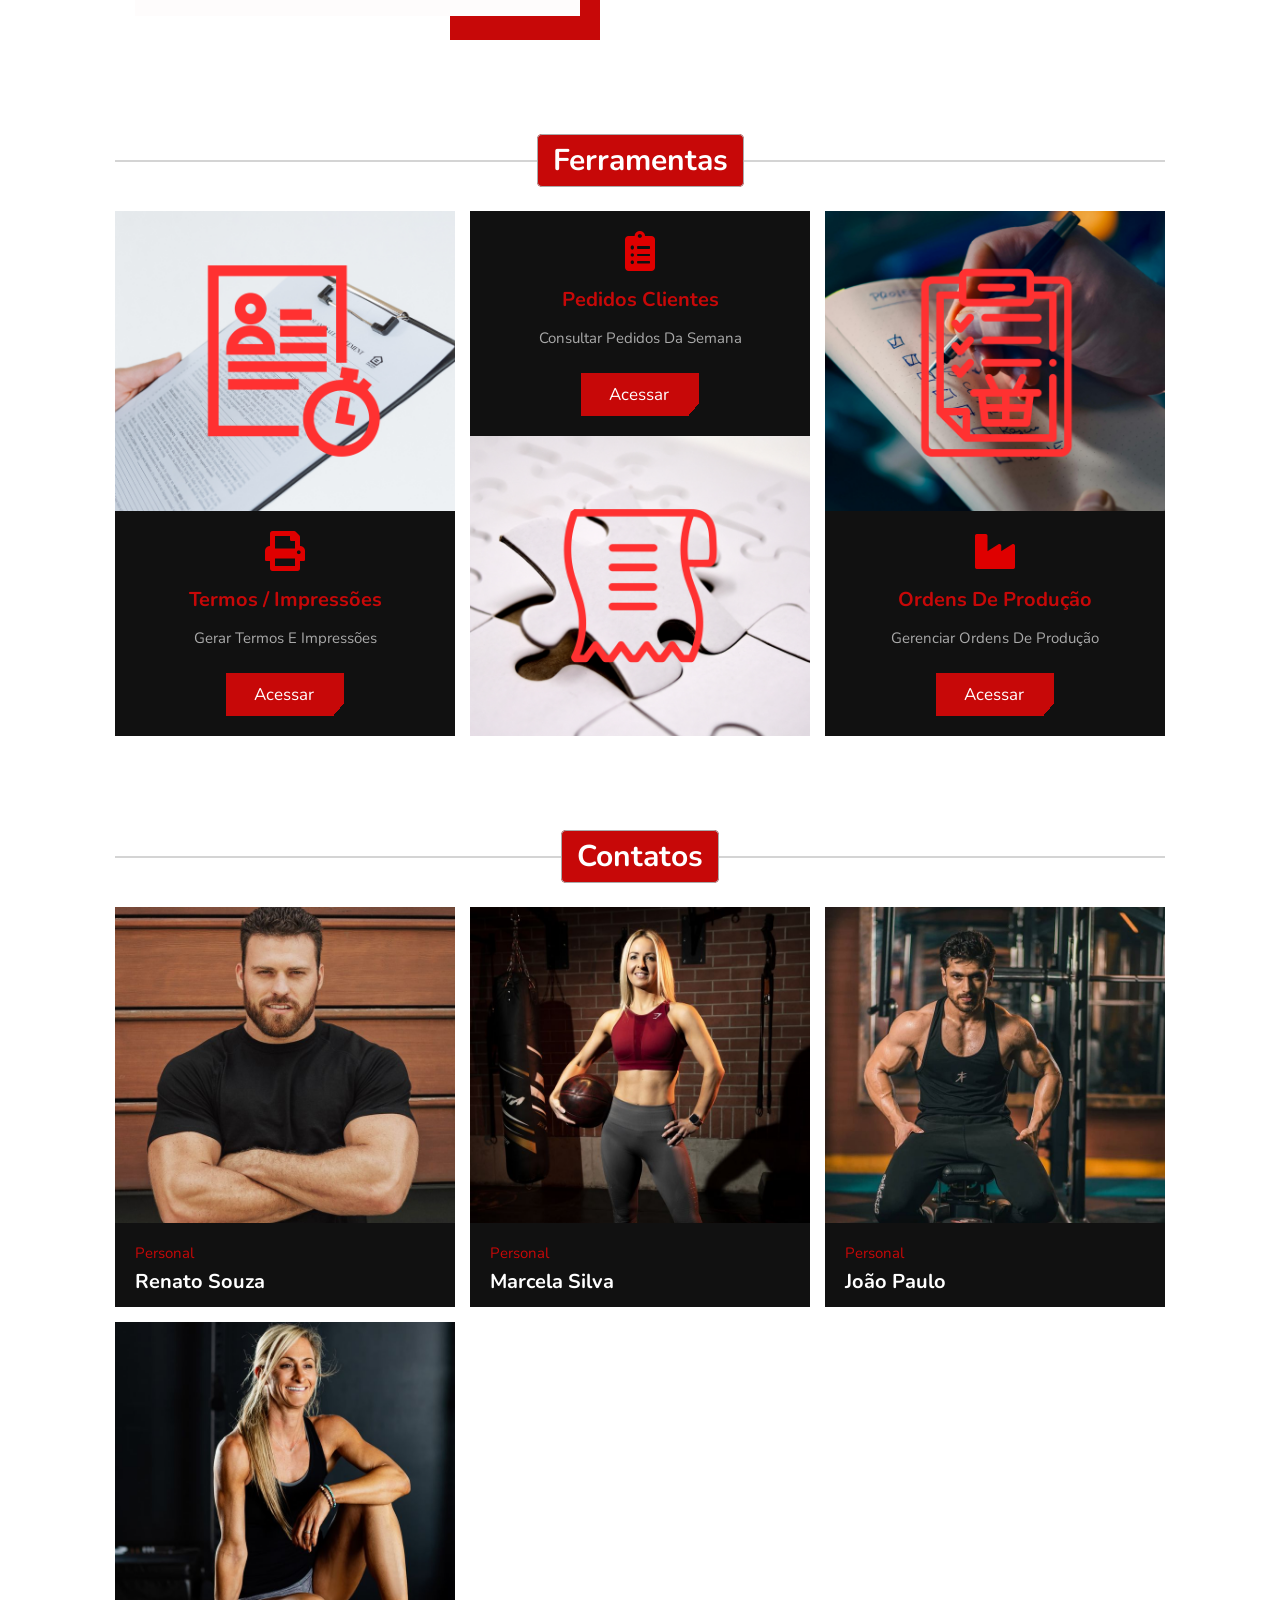
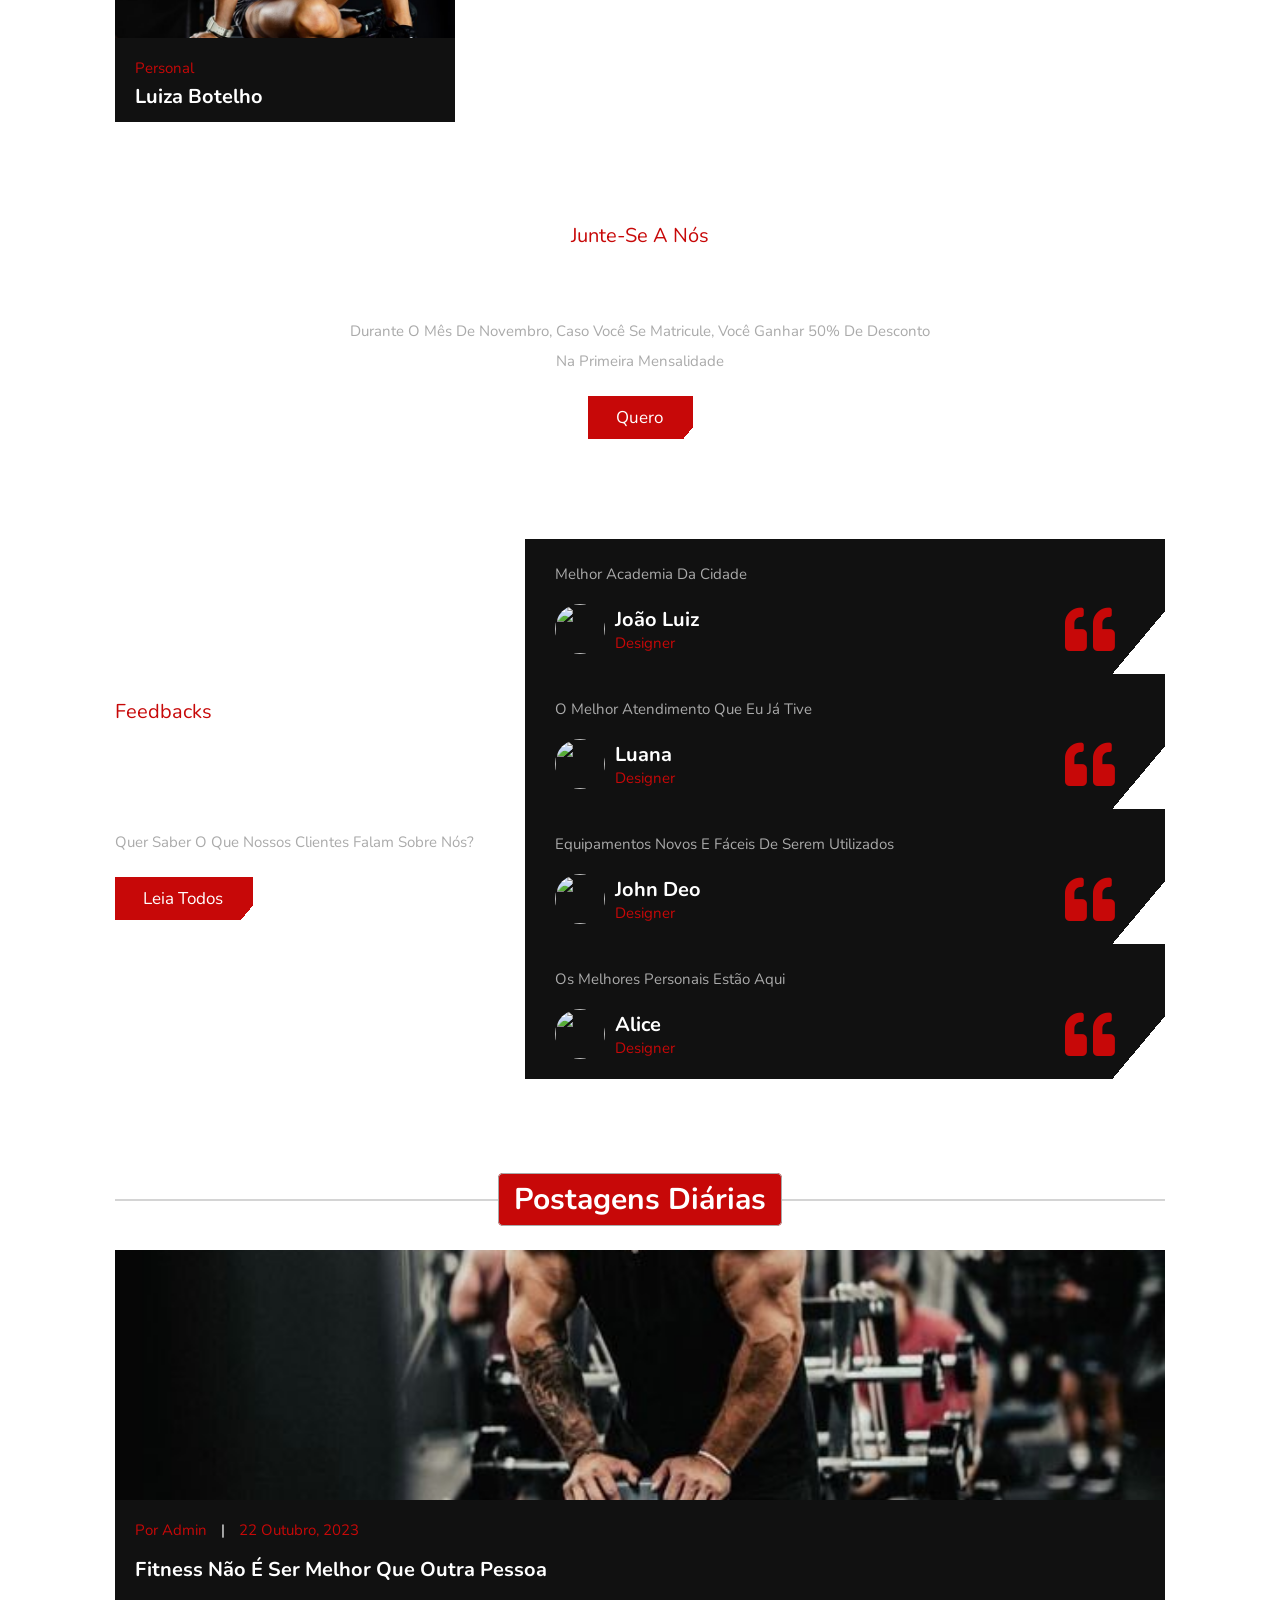
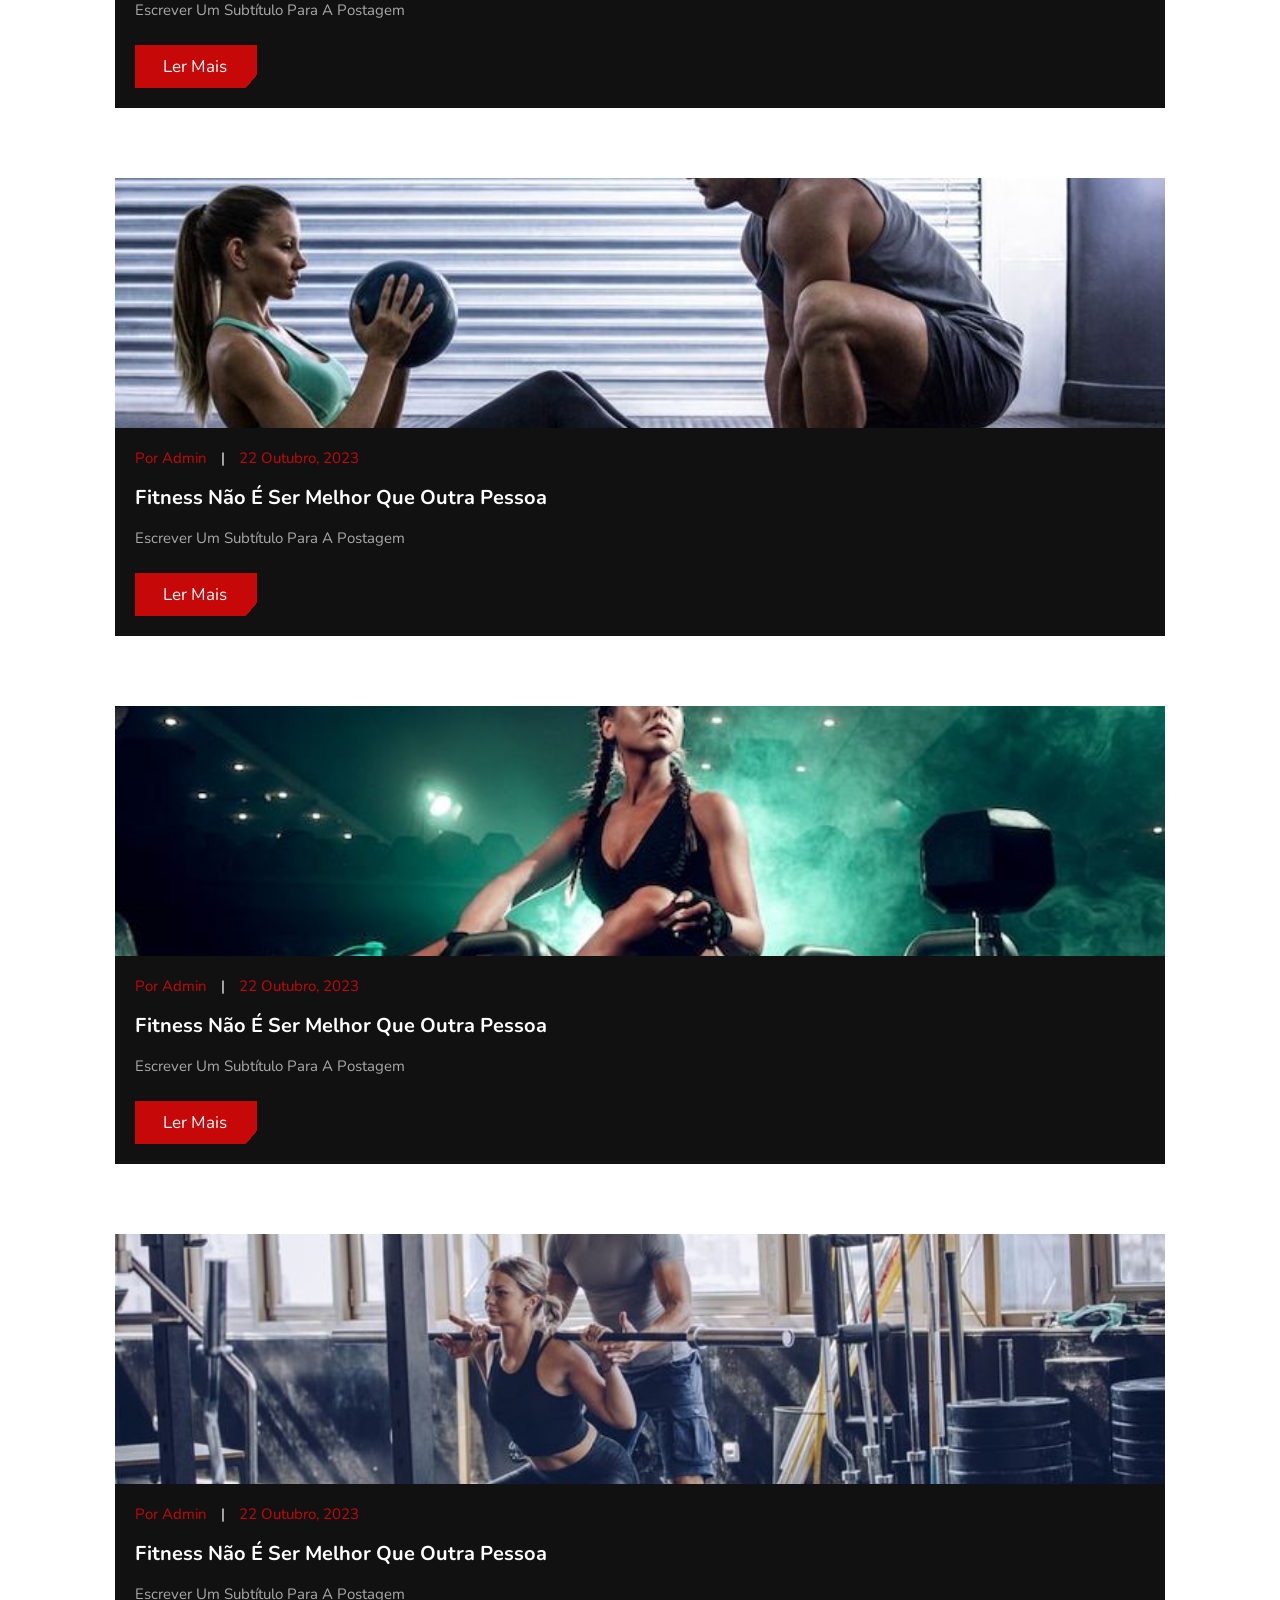
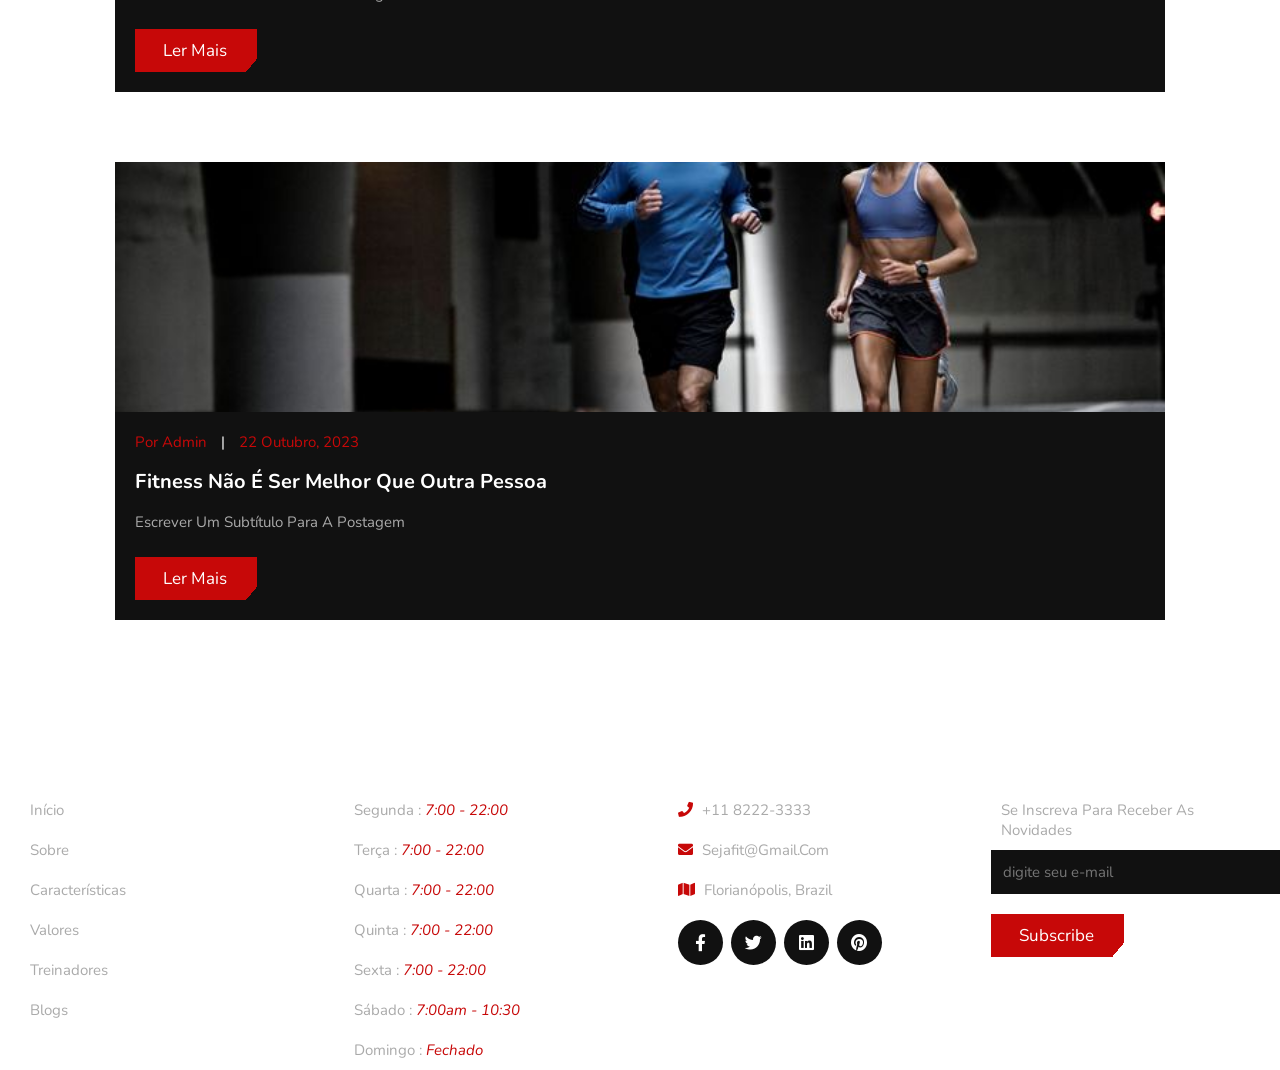
==== commit 377d61b1: "Ajustando maiúsculas e minúsculas dos arquivos" ====
--- a/index.html
+++ b/index.html
@@ -195,7 +195,7 @@
         <!--Fim precos-->
 
         <section id="trainers" class="trainers">
-            <h1 class="heading"> <span>Treinadores Especializados</span> </h1>
+            <h1 class="heading"> <span>Contatos</span> </h1>
             <div class="box-container">
 
                 <div class="box">
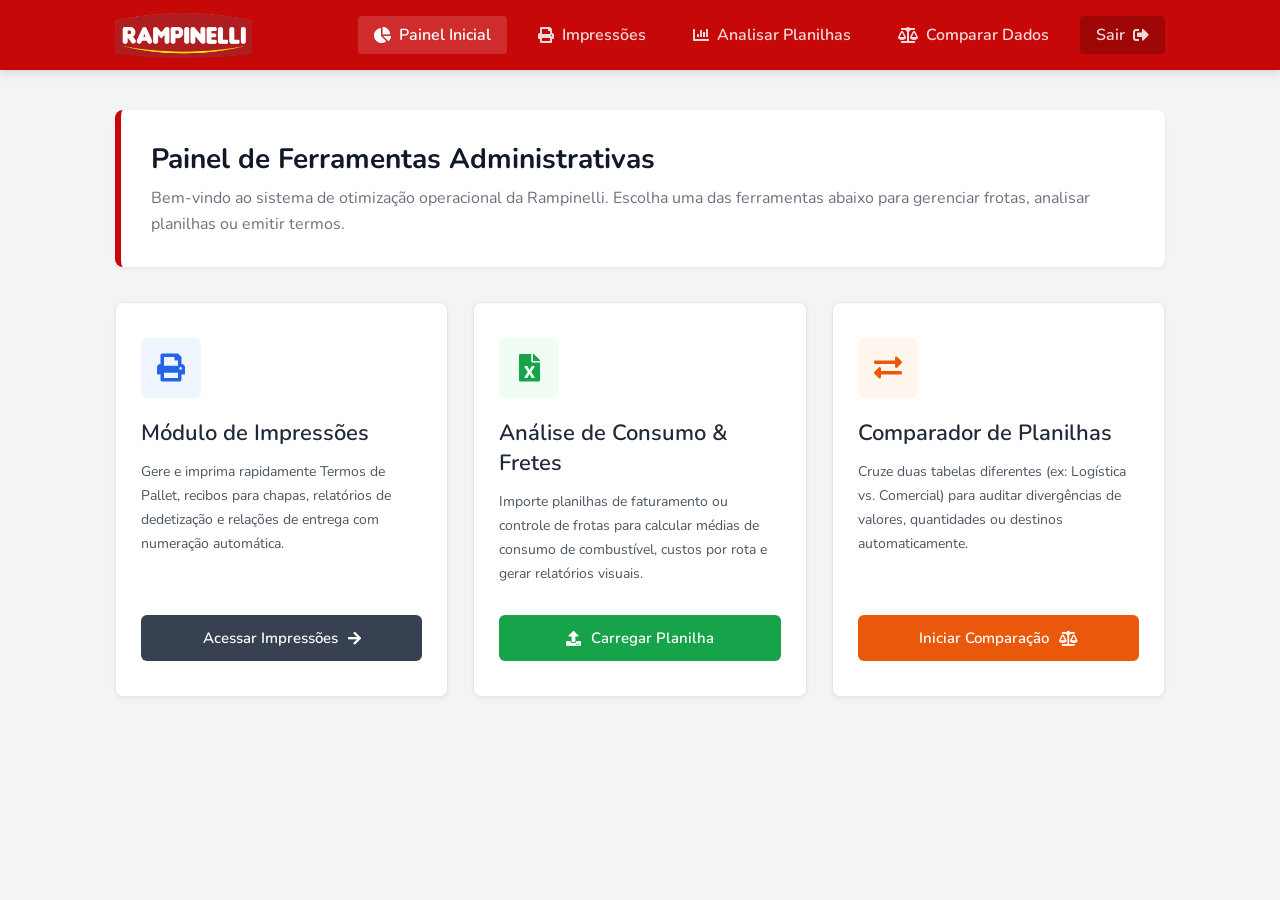
==== commit aa3bdfd7: "atualizacao de correcao" ====
--- a/index.html
+++ b/index.html
@@ -1,460 +1,80 @@
 <!DOCTYPE html>
-<html>
+<html lang="pt-BR">
 
 <head>
     <meta charset='utf-8'>
     <meta http-equiv='X-UA-Compatible' content='IE=edge'>
-    <title>Rampinelli</title> 
+    <title>Rampinelli - Painel Administrativo</title> 
     <meta name='viewport' content='width=device-width, initial-scale=1'>
     
     <link rel="icon" type="image/png" href="img/logo-rampinelli.png">
 
+    <link rel="stylesheet" href="https://cdnjs.cloudflare.com/ajax/libs/font-awesome/5.15.4/css/all.min.css">
     <link rel='stylesheet' type='text/css' media='screen' href='main.css'>
-    <link rel="stylesheet" href="https://cdnjs.cloudflare.com/ajax/libs/font-awesome/5.15.4/css/all.min.css">
-    <link rel="stylesheet" href="https://unpkg.com/swiper@7/swiper-bundle.min.css" />
 </head>
 
 <body>
+
     <header class="header">
         <a href="index.html" class="logo">
-            <img src="img/logo-rampinelli.png" alt="Logo Rampinelli" style="max-height: 40px; width: auto; vertical-align: middle;">
+            <img src="img/logo-rampinelli.png" alt="Logo Rampinelli">
         </a>
 
         <div id="menu-btn" class="fas fa-bars"></div>
 
         <nav class="navbar">
-            <a href="#home">Início</a>
-            <a href="#about">Ajuda</a>
-            <a href="#features">Ferramentas</a>
-            <a href="#pricing">Produtos</a>
-            <a href="#trainers">Contatos</a>
-            <a href="#blogs">Comunicados</a>
-            <a href="login.html">Login</a>
+            <a href="index.html" class="active"><i class="fas fa-chart-pie"></i> Painel Inicial</a>
+            <a href="impressoes.html"><i class="fas fa-print"></i> Impressões</a>
+            <a href="#analise"><i class="fas fa-chart-bar"></i> Analisar Planilhas</a>
+            <a href="#comparador"><i class="fas fa-balance-scale"></i> Comparar Dados</a>
+            <a href="login.html" class="btn-logout">Sair <i class="fas fa-sign-out-alt"></i></a>
         </nav>
+    </header>
 
-    </header>
-    <!--Fim cabeçalho-->
+    <main class="main-content">
+        
+        <section class="welcome-box">
+            <div class="welcome-text">
+                <h1>Painel de Ferramentas Administrativas</h1>
+                <p>Bem-vindo ao sistema de otimização operacional da Rampinelli. Escolha uma das ferramentas abaixo para gerenciar frotas, analisar planilhas ou emitir termos.</p>
+            </div>
+        </section>
 
-    <main>
-        <section id="home" class="home">
-            <div class="swiper home-slider">
+        <section class="tools-grid">
+            
+            <div class="card-tool">
+                <div class="card-header-icon color-blue">
+                    <i class="fas fa-print"></i>
+                </div>
+                <h3>Módulo de Impressões</h3>
+                <p>Gere e imprima rapidamente Termos de Pallet, recibos para chapas, relatórios de dedetização e relações de entrega com numeração automática.</p>
+                <a href="impressoes.html" class="btn-action">Acessar Impressões <i class="fas fa-arrow-right"></i></a>
+            </div>
 
-                <div class="swiper-wrapper">
+            <div class="card-tool" id="analise">
+                <div class="card-header-icon color-green">
+                    <i class="fas fa-file-excel"></i>
+                </div>
+                <h3>Análise de Consumo & Fretes</h3>
+                <p>Importe planilhas de faturamento ou controle de frotas para calcular médias de consumo de combustível, custos por rota e gerar relatórios visuais.</p>
+                <div class="upload-wrapper">
+                    <input type="file" id="upload-analise" accept=".xlsx, .xls, .csv" hidden>
+                    <label for="upload-analise" class="btn-action success"><i class="fas fa-upload"></i> Carregar Planilha</label>
+                </div>
+            </div>
 
-                    <div class="swiper-slide slide" style="background: url(img/receita-de-picadinho-de-carne-com-arroz-premium-rampinelli-1760534903.png) no-repeat;">
-                        <div class="content">
-                            <span><b><b>Rampinelli o melhor do arroz!</b></b></span>
-                            <h3>Sempre gostoso e cremoso.</h3>
-                            <a href="#" class="btn">Iniciar</a>
-                        </div>
-                    </div>
-
-                    <div class="swiper-slide slide" style="background: url(img/receita-de-arroz-com-lentilhas-e-cebola-caramelizada-1765802080.png) no-repeat;">
-                        <div class="content">
-                            <span><b><b>Rampinelli o melhor do arroz!</b></b></span>
-                            <h3>Sempre gostoso e cremoso.</h3>
-                            <a href="#" class="btn">Iniciar</a>
-                        </div>
-                    </div>
-
-                    <div class="swiper-slide slide" style="background: url(img/receita-de-arroz-integral-a-portuguesa-1764873650.png) no-repeat;">
-                        <div class="content">
-                            <span><b><b>Rampinelli o melhor do arroz!</b></b></span>
-                            <h3>Sempre gostoso e cremoso.</h3>
-                            <a href="#" class="btn">Iniciar</a>
-                        </div>
-                    </div>
+            <div class="card-tool" id="comparador">
+                <div class="card-header-icon color-orange">
+                    <i class="fas fa-exchange-alt"></i>
                 </div>
-                <div class="swiper-pagination"></div>
+                <h3>Comparador de Planilhas</h3>
+                <p>Cruze duas tabelas diferentes (ex: Logística vs. Comercial) para auditar divergências de valores, quantidades ou destinos automaticamente.</p>
+                <button class="btn-action warning">Iniciar Comparação <i class="fas fa-balance-scale"></i></button>
             </div>
 
         </section>
-        <!--Fim home-->
+    </main>
 
-        <section id="about" class="about">
-            <div class="image">
-                <img src="img/rampinelli produtos.png" alt="">
-            </div>
-
-            <div class="content">
-                <h3 class="title">Manuais:</h3>
-                <p>Tudo o que você precisa para tirar suas dúvidas.</p>
-
-                <div class="box-container">
-    
-    <div class="box-container">
-    
-    <div class="box">
-        <h3>
-            <a href="manuais/financeiro.pdf" style="text-decoration: none; color: inherit;">
-                <i class="fas fa-chart-line"></i> Financeiro
-            </a>
-        </h3>
-        <p>Acesse as instruções e rotinas do setor financeiro.</p>
-        <a href="manuais/financeiro.pdf" class="btn-manual"></a>
-    </div>
-
-    <div class="box">
-        <h3>
-            <a href="manuais/faturamento.pdf" style="text-decoration: none; color: inherit;">
-                <i class="fas fa-file-invoice-dollar"></i> Faturamento
-            </a>
-        </h3>
-        <p>Confira o passo a passo para emissão de notas e faturas.</p>
-        <a href="manuais/faturamento.pdf" class="btn-manual"></a>
-    </div>
-
-    <div class="box">
-        <h3>
-            <a href="manuais/logistica.pdf" style="text-decoration: none; color: inherit;">
-                <i class="fas fa-truck"></i> Logística
-            </a>
-        </h3>
-        <p>Consulte os procedimentos de envio, transporte e estoque.</p>
-        <a href="manuais/logistica.pdf" class="btn-manual"></a>
-    </div>
-
-    <div class="box">
-        <h3>
-            <a href="manuais/producao.pdf" style="text-decoration: none; color: inherit;">
-                <i class="fas fa-cogs"></i> Produção
-            </a>
-        </h3>
-        <p>Veja as normas, processos e guias da linha de produção.</p>
-        <a href="manuais/producao.pdf" class="btn-manual"></a>
-    </div>
-
-    <div class="box">
-    <h3>
-        <a href="manuais/estoque.pdf" style="text-decoration: none; color: inherit;">
-            <i class="fas fa-boxes"></i> Estoque
-        </a>
-    </h3>
-    <p>Consulte as normas de armazenamento, inventário e controle de estoque.</p>
-    
-    <a href="manuais/estoque.pdf" class="btn-manual"></a>
-</div>
-
-</div>
-
-</div>
-                <a href="#" class="btn">Outros Manuais</a>
-            </div>
-        </section>
-        <!--Fim sobre-->
-
-        <section id="features" class="features">
-    <h1 class="heading"> <span>Ferramentas</span> </h1>
-
-    <div class="box-container">
-        
-        <!-- 1. TERMOS / IMPRESSÕES -->
-        <div class="box">
-            <div class="image">
-                <img src="img/Termos.png" alt="">
-            </div>
-            <div class="content">
-                <!-- COR ALTERADA PARA PRETO GRAFITE (#333) -->
-                <i class="fas fa-print" style="font-size: 40px; color: #df0000; margin-bottom: 15px;"></i>
-                <h3>Termos / Impressões</h3>
-                <p>Gerar Termos e impressões</p>
-                <a href="Impressoes.html" class="btn">Acessar</a>
-            </div>
-        </div>
-
-        <!-- 2. PEDIDOS CLIENTES -->
-        <div class="box second">
-            <div class="image">
-                <img src="img/Pedidos.png" alt="">
-            </div>
-            <div class="content">
-                <!-- COR ALTERADA PARA PRETO GRAFITE (#333) -->
-                <i class="fas fa-clipboard-list" style="font-size: 40px; color: #df0000; margin-bottom: 15px;"></i>
-                <h3>Pedidos Clientes</h3>
-                <p>Consultar pedidos da semana</p>
-                <a href="#" class="btn">Acessar</a>
-            </div>
-        </div>
-
-        <!-- 3. ORDENS DE PRODUÇÃO -->
-        <div class="box">
-            <div class="image">
-                <img src="img/Ordem de Producao.png" alt="">
-            </div>
-            <div class="content">
-                <!-- COR ALTERADA PARA PRETO GRAFITE (#333) -->
-                <i class="fas fa-industry" style="font-size: 40px; color: #df0000; margin-bottom: 15px;"></i>
-                <h3>Ordens de Produção</h3>
-                <p>Gerenciar ordens de produção</p>
-                <a href="#" class="btn">Acessar</a>
-            </div>
-        </div>
-
-    </div>
-</section>
-        <!--Fim precos-->
-
-        <section id="trainers" class="trainers">
-            <h1 class="heading"> <span>Contatos</span> </h1>
-            <div class="box-container">
-
-                <div class="box">
-                    <img src="img/personal1.jpeg" alt="">
-                    <div class="content">
-                        <span>Personal</span>
-                        <h3>Renato Souza</h3>
-                        <div class="share">
-                            <a href="#" class="fab fa-facebook-f"></a>
-                            <a href="#" class="fab fa-twitter"></a>
-                            <a href="#" class="fab fa-pinterest"></a>
-                            <a href="#" class="fab fa-linkedin"></a>
-                        </div>
-                    </div>
-                </div>
-                <div class="box">
-                    <img src="img/Personalmulher1.jpeg" alt="">
-                    <div class="content">
-                        <span>Personal</span>
-                        <h3>Marcela Silva</h3>
-                        <div class="share">
-                            <a href="#" class="fab fa-facebook-f"></a>
-                            <a href="#" class="fab fa-twitter"></a>
-                            <a href="#" class="fab fa-pinterest"></a>
-                            <a href="#" class="fab fa-linkedin"></a>
-                        </div>
-                    </div>
-                </div>
-
-                <div class="box">
-                    <img src="img/personal2.jpeg" alt="">
-                    <div class="content">
-                        <span>Personal</span>
-                        <h3>João Paulo</h3>
-                        <div class="share">
-                            <a href="#" class="fab fa-facebook-f"></a>
-                            <a href="#" class="fab fa-twitter"></a>
-                            <a href="#" class="fab fa-pinterest"></a>
-                            <a href="#" class="fab fa-linkedin"></a>
-                        </div>
-                    </div>
-                </div>
-
-                <div class="box">
-                    <img src="img/Personalmulher2.jpeg" alt="">
-                    <div class="content">
-                        <span>Personal</span>
-                        <h3>Luiza Botelho</h3>
-                        <div class="share">
-                            <a href="#" class="fab fa-facebook-f"></a>
-                            <a href="#" class="fab fa-twitter"></a>
-                            <a href="#" class="fab fa-pinterest"></a>
-                            <a href="#" class="fab fa-linkedin"></a>
-                        </div>
-                    </div>
-                </div>
-
-            </div>
-
-        </section>
-        <!--Fim treinadores-->
-
-        <section class="banner">
-            <span>Junte-se a Nós</span>
-            <h3>Ganhe até 50% de desconto</h3>
-            <p>Durante o mês de novembro, caso você se matricule, você ganhar 50% de
-                desconto na primeira mensalidade
-            </p>
-            <a href="#" class="btn">Quero</a>
-        </section>
-        <!--Fim banner-->
-
-        <section class="review">
-            <div class="information">
-                <span>Feedbacks</span>
-                <h3>O que nossos clientes dizem</h3>
-                <p>Quer saber o que nossos clientes falam sobre nós?</p>
-                <a href="#" class="btn">Leia Todos</a>
-            </div>
-            <div class="swiper review-slider">
-
-                <div class="swiper-wrapper">
-
-                    <div class="swiper-slide slide">
-                        <p>Melhor academia da cidade</p>
-                        <div class="user">
-                            <img src="https://i.postimg.cc/4xhDF81N/pic-1.png" alt="">
-                            <div class="info">
-                                <h3>João Luiz</h3>
-                                <span>designer</span>
-                            </div>
-                            <i class="fas fa-quote-left"></i>
-                        </div>
-                    </div>
-
-                    <div class="swiper-slide slide">
-                        <p>O melhor atendimento que eu já tive</p>
-                        <div class="user">
-                            <img src="https://i.postimg.cc/ry7XCXSY/pic-2.png" alt="">
-                            <div class="info">
-                                <h3>Luana</h3>
-                                <span>designer</span>
-                            </div>
-                            <i class="fas fa-quote-left"></i>
-                        </div>
-                    </div>
-
-                    <div class="swiper-slide slide">
-                        <p>Equipamentos novos e fáceis de serem utilizados</p>
-                        <div class="user">
-                            <img src="https://i.postimg.cc/7ZxBSmQW/pic-3.png" alt="">
-                            <div class="info">
-                                <h3>john deo</h3>
-                                <span>designer</span>
-                            </div>
-                            <i class="fas fa-quote-left"></i>
-                        </div>
-                    </div>
-
-                    <div class="swiper-slide slide">
-                        <p>Os melhores personais estão aqui</p>
-                        <div class="user">
-                            <img src="https://i.postimg.cc/8zjv8vFC/pic-4.png" alt="">
-                            <div class="info">
-                                <h3>Alice</h3>
-                                <span>designer</span>
-                            </div>
-                            <i class="fas fa-quote-left"></i>
-                        </div>
-                    </div>
-                </div>
-            </div>
-
-        </section>
-        <!--Fim feedback-->
-
-        <section id="blogs" class="blogs">
-            <h1 class="heading"> <span>Postagens Diárias</span> </h1>
-            <div class="swiper blogs-slider">
-                <div class="swiper-wrapper">
-
-                    <div class="swiper-slide slide">
-                        <div class="image">
-                            <img src="img/post1 (4).jpeg" alt="">
-                        </div>
-                        <div class="content">
-                            <div class="link"> <a href="#">por admin</a> <span>|</span> <a href="#">22 outubro, 2023</a>
-                            </div>
-                            <h3>fitness não é ser melhor que outra pessoa</h3>
-                            <p>Escrever um subtítulo para a postagem</p>
-                            <a href="#" class="btn">Ler Mais</a>
-                        </div>
-                    </div>
-
-                    <div class="swiper-slide slide">
-                        <div class="image">
-                            <img src="img/post1 (7).jpeg" alt="">
-                        </div>
-                        <div class="content">
-                            <div class="link"> <a href="#">por admin</a> <span>|</span> <a href="#">22 outubro, 2023</a>
-                            </div>
-                            <h3>fitness não é ser melhor que outra pessoa</h3>
-                            <p>Escrever um subtítulo para a postagem</p>
-                            <a href="#" class="btn">Ler Mais</a>
-                        </div>
-                    </div>
-
-                    <div class="swiper-slide slide">
-                        <div class="image">
-                            <img src="img/Atleta feminina com halteres na academia _ Foto Premium.jpeg" alt="">
-                        </div>
-                        <div class="content">
-                            <div class="link"> <a href="#">por admin</a> <span>|</span> <a href="#">22 outubro, 2023</a>
-                            </div>
-                            <h3>fitness não é ser melhor que outra pessoa</h3>
-                            <p>Escrever um subtítulo para a postagem</p>
-                            <a href="#" class="btn">Ler Mais</a>
-                        </div>
-                    </div>
-
-                    <div class="swiper-slide slide">
-                        <div class="image">
-                            <img src="img/post3.jpeg" alt="">
-                        </div>
-                        <div class="content">
-                            <div class="link"> <a href="#">por admin</a> <span>|</span> <a href="#">22 outubro, 2023</a>
-                            </div>
-                            <h3>fitness não é ser melhor que outra pessoa</h3>
-                            <p>Escrever um subtítulo para a postagem</p>
-                            <a href="#" class="btn">Ler Mais</a>
-                        </div>
-                    </div>
-
-                    <div class="swiper-slide slide">
-                        <div class="image">
-                            <img src="img/post4.jpeg" alt="">
-                        </div>
-                        <div class="content">
-                            <div class="link"> <a href="#">por admin</a> <span>|</span> <a href="#">22 outubro, 2023</a>
-                            </div>
-                            <h3>fitness não é ser melhor que outra pessoa</h3>
-                            <p>Escrever um subtítulo para a postagem</p>
-                            <a href="#" class="btn">Ler Mais</a>
-                        </div>
-                    </div>
-                </div>
-                <div class="swiper-pagination"></div>
-            </div>
-        </section>
-        <!--Fim blogs-->
-    </main>
-    <!--Fim conteudo principal-->
-
-    <footer class="footer">
-        <div class="box-container">
-            <div class="box">
-                <h3>Links rápidos</h3>
-                <a class="links" href="#home">Início</a>
-                <a class="links" href="#about">Sobre</a>
-                <a class="links" href="#features">Características</a>
-                <a class="links" href="#pricing">Valores</a>
-                <a class="links" href="#trainers">Treinadores</a>
-                <a class="links" href="#blogs">blogs</a>
-            </div>
-            <div class="box">
-                <h3>Horário de Funcionamento</h3>
-                <p> Segunda : <i> 7:00 - 22:00 </i> </p>
-                <p> Terça : <i> 7:00 - 22:00 </i> </p>
-                <p> Quarta : <i> 7:00 - 22:00 </i> </p>
-                <p> Quinta : <i> 7:00 - 22:00 </i> </p>
-                <p> Sexta : <i> 7:00 - 22:00 </i> </p>
-                <p> Sábado : <i> 7:00am - 10:30 </i> </p>
-                <p> Domingo : <i> Fechado </i> </p>
-            </div>
-            <div class="box">
-                <h3>Nossos Contatos</h3>
-                <p> <i class="fas fa-phone"></i> +11 8222-3333 </p>
-                <p> <i class="fas fa-envelope"></i> sejafit@gmail.com </p>
-                <p> <i class="fas fa-map"></i> Florianópolis, Brazil</p>
-                <div class="share">
-                    <a href="#" class="fab fa-facebook-f"></a>
-                    <a href="#" class="fab fa-twitter"></a>
-                    <a href="#" class="fab fa-linkedin"></a>
-                    <a href="#" class="fab fa-pinterest"></a>
-                </div>
-            </div>
-            <div class="box">
-                <h3>Novidades</h3>
-                <p>Se inscreva para receber as novidades</p>
-                <form action="">
-                    <input type="email" name="" class="email" placeholder="digite seu e-mail" id="">
-                    <input type="submit" value="subscribe" class="btn">
-                </form>
-            </div>
-        </div>
-    </footer>
-
-    <script src="https://unpkg.com/swiper@7/swiper-bundle.min.js"></script>
-    <script src='main.js'></script>
+    <script src="main.js"></script>
 </body>
-
 </html>
--- a/main.css
+++ b/main.css
@@ -1,4 +1,4 @@
-@import url("https://fonts.googleapis.com/css2?family=Nunito:wght@200;300;400;600&display=swap");
+@import url("https://fonts.googleapis.com/css2?family=Nunito:wght@200;300;400;600;700&display=swap");
 
 * {
     font-family: 'Nunito', sans-serif;
@@ -8,108 +8,73 @@
     text-decoration: none;
     outline: none;
     border: none;
-    text-transform: capitalize;
     transition: all .2s linear;
 }
 
 html {
     font-size: 62.5%;
     scroll-behavior: smooth;
-    scroll-padding-top: 5rem;
     overflow-x: hidden;
 }
 
-html::-webkit-scrollbar {
-    width: 1rem;
-}
-
-html::-webkit-scrollbar-track {
-    /*o que fica abaixo da barra*/
-    background: #ffffff;
-}
-
-html::-webkit-scrollbar-thumb {
-    /*cor da barra*/
-    background: #c70808;
-}
-
 body {
-    background: #ffffff;
-}
-
-section {
-    padding: 5rem 9%;
-}
-
-/*Cabeçalho das sessões*/
-.heading {
-    text-align: center;
-    margin-bottom: 3rem;
-    position: relative;
-}
-.heading::before {
-    content: '';
-    position: absolute;
-    top: 50%;
-    left: 0;
-    transform: translateY(-50%);
-    height: .1rem;
-    width: 100%;
-    background: #aaa;
-    z-index: -1;
-}
-.heading span {
-    font-size: 3rem;
-    color: #ffffff;
-    background: #c70808;
-    padding: .5rem 1.5rem;
-    border: 0.1rem solid #aaa;
-    border-radius: .5rem;
-}
-.btn {
-    margin-top: 1rem;
-    display: inline-block;
-    padding: 1rem 2.8rem;
-    padding-right: 3rem;
-    background: linear-gradient(130deg, #c70808 93%, 
-    transparent 90%);
-    color: #fff;
-    cursor: pointer;
-    font-size: 1.7rem;
-}
-.btn:hover {
-    transform: scale(1.1);
-}
-
+    background: #f3f4f6; /* Fundo cinza claro corporativo */
+}
+
+/* ==========================================================================
+   CABEÇALHO REESTRUTURADO (HEADER)
+   ========================================================================== */
 .header {
     position: fixed;
-    top: 0;
-    left: 0;
-    right: 0;
+    top: 0; left: 0; right: 0;
+    height: 7rem;
     display: flex;
     align-items: center;
     justify-content: space-between;
     padding: 0 9%;
+    background: #c70808; /* Vermelho institucional */
+    box-shadow: 0 .2rem 1rem rgba(0,0,0,0.15);
     z-index: 10000;
-    background: #c70808;
-}
-.header .logo {
-    font-weight: bolder;
+}
+
+.header .logo img {
+    max-height: 4.5rem;
+    width: auto;
+    display: block;
+}
+
+.header .navbar {
+    display: flex;
+    align-items: center;
+    gap: 1.5rem;
+}
+
+.header .navbar a {
+    font-size: 1.6rem;
+    color: rgba(255, 255, 255, 0.85);
+    padding: .8rem 1.6rem;
+    border-radius: .4rem;
+    font-weight: 600;
+    display: flex;
+    align-items: center;
+    gap: .8rem;
+}
+
+.header .navbar a:hover,
+.header .navbar a.active {
     color: #fff;
-    font-size: 3rem;
-}
-.header .logo span {
+    background: rgba(255, 255, 255, 0.15);
+}
+
+.header .navbar a.btn-logout {
+    background: rgba(0, 0, 0, 0.2);
+}
+
+.header .navbar a.btn-logout:hover {
+    background: #fff;
     color: #c70808;
 }
-.header .navbar a {
-    display: inline-block;
-    padding: 1.5rem 2rem;
-    font-size: 1.7rem;
-    color: #fff;
-}
-.header .navbar a:hover {
-    background: #c70808;
-}
+
 #menu-btn {
     font-size: 3rem;
     color: #fff;
@@ -117,566 +82,154 @@
     display: none;
 }
 
-.home {
-    padding: 0;
-    margin-top: 5rem;
-}
-.home .slide {
-    min-height: 90vh;
-    background-size: cover !important;
-    background-position: center !important;
-    padding: 2rem 9%;
-    display: flex;
-    align-items: center;
-}
-
-.home .slide .content {
-    width: 60rem;
-}
-
-.home .slide .content span {
-    font-size: 2rem;
-    color: #c70808;
-    display: block;
-}
-.home .slide .content h3 {
-    font-size: 5rem;
+/* ==========================================================================
+   LAYOUT DO PAINEL DE FERRAMENTAS (DASHBOARD)
+   ========================================================================== */
+
+/* Container Principal - Empurra o conteúdo para baixo do cabeçalho */
+.main-content {
+    margin-top: 7rem; /* Altura exata do header */
+    padding: 4rem 9%;
+    min-height: calc(100vh - 7rem);
+}
+
+/* Box de Boas-Vindas */
+.welcome-box {
+    background: #fff;
+    padding: 3rem;
+    border-radius: .8rem;
+    box-shadow: 0 .2rem 0.5rem rgba(0,0,0,0.05);
+    margin-bottom: 3.5rem;
+    border-left: .6rem solid #c70808;
+    text-align: left;
+}
+
+.welcome-box h1 {
+    font-size: 2.8rem;
+    color: #111827;
+    margin-bottom: .8rem;
+    font-weight: 700;
+    text-transform: none;
+}
+
+.welcome-box p {
+    font-size: 1.6rem;
+    color: #6b7280;
+    line-height: 1.6;
+    text-transform: none;
+}
+
+/* Grid Responsivo das Ferramentas */
+.tools-grid {
+    display: grid;
+    grid-template-columns: repeat(auto-fit, minmax(30rem, 1fr));
+    gap: 2.5rem;
+}
+
+/* Estilo Individual de Cada Card */
+.card-tool {
+    background: #fff;
+    padding: 3.5rem 2.5rem;
+    border-radius: .8rem;
+    box-shadow: 0 .2rem 0.5rem rgba(0,0,0,0.05);
+    border: .1rem solid #e5e7eb;
+    display: flex;
+    flex-direction: column;
+    align-items: flex-start;
+    text-align: left;
+}
+
+.card-tool:hover {
+    transform: translateY(-.4rem);
+    box-shadow: 0 1rem 2rem rgba(0,0,0,0.08);
+    border-color: #cbd5e1;
+}
+
+/* Ícones Circulares Superiores */
+.card-header-icon {
+    width: 6rem;
+    height: 6rem;
+    border-radius: .6rem;
+    display: flex;
+    align-items: center;
+    justify-content: center;
+    margin-bottom: 2rem;
+}
+
+.card-header-icon i {
+    font-size: 2.8rem;
+}
+
+/* Variações de Cores dos Ícones */
+.color-blue { background: #eff6ff; color: #2563eb; }
+.color-green { background: #f0fdf4; color: #16a34a; }
+.color-orange { background: #fff7ed; color: #ea580c; }
+
+.card-tool h3 {
+    font-size: 2.2rem;
+    color: #1f2937;
+    margin-bottom: 1.2rem;
+    font-weight: 600;
+    text-transform: none;
+}
+
+.card-tool p {
+    font-size: 1.4rem;
+    color: #4b5563;
+    line-height: 1.7;
+    margin-bottom: 3rem;
+    text-transform: none;
+    flex-grow: 1; /* Força os botões a ficarem alinhados embaixo */
+}
+
+/* Botões de Ação Dinâmicos */
+.btn-action {
+    display: inline-flex;
+    align-items: center;
+    justify-content: center;
+    gap: 1rem;
+    width: 100%;
+    padding: 1.3rem 2rem;
+    background: #374151;
     color: #fff;
-    padding: 1rem 0;
-}
-/*class de swipwer para criar as bolinhas*/
-.swiper-pagination-bullet {
-    height: 2rem;
-    width: 2rem;
-    background: #fff;
-    border-radius: 0;
-}
-
-.swiper-pagination-bullet.swiper-pagination-bullet-active {
-    background: #c70808;
-}
-.about {
-    display: flex;
-    align-items: center;
-    flex-wrap: wrap;
-    gap: 8rem;
-}
-
-.about .image {
-    flex: 1 1 42rem;
-    position: relative;
-}
-.about .image::before,
-.about .image::after {
-    content: '';
-    position: absolute;
-    z-index: -1;
-    background: #c70808;
-    height: 15rem;
-    width: 15rem;
-}
-.about .image::before {
-    top: 0;
-    left: 0;
-}
-
-.about .image::after {
-    bottom: 0;
-    right: 0;
-}
-.about .image img {
+    font-size: 1.5rem;
+    font-weight: 600;
+    border-radius: .6rem;
+    cursor: pointer;
+    text-align: center;
+    text-transform: none;
+}
+
+.btn-action:hover {
+    background: #1f2937;
+}
+
+.btn-action.success { background: #16a34a; }
+.btn-action.success:hover { background: #15803d; }
+
+.btn-action.warning { background: #ea580c; }
+.btn-action.warning:hover { background: #c2410c; }
+
+.upload-wrapper {
     width: 100%;
-    padding: 2rem;
-}
-
-.about .content {
-    flex: 1 1 42rem;
-}
-.about .content span {
-    font-size: 2rem;
-    color: #c70808;
-}
-
-.about .content .title {
-    font-size: 4rem;
-    color: #b70505;
-    margin-top: .5rem;
-}
-.about .content p {
-    font-size: 1.5rem;
-    color: #aaa;
-    padding: 1rem 0;
-    line-height: 2;
-}
-
-.about .content .box-container {
-    display: flex;
-    flex-wrap: wrap;
-    gap: 2rem;
-    margin-top: 1rem;
-}
-.about .content .box-container .box {
-    flex: 1 1 20rem;
-}
-
-.about .content .box-container .box h3 {
-    font-size: 2rem;
-    color: #9f0202;
-}
-
-.about .content .box-container .box h3 i {
-    padding-right: 1.5rem;
-    color: #c70808;
-}
-.features .box-container {
-    display: grid;
-    /*Vai cria o auto-fit também tenta 
-    colocar quantas colunas der, expandindo os itens para caber no espaço disponível.
-    E com controle do tamanho mínimo e máximo dos itens.*/
-    grid-template-columns: repeat(auto-fit, minmax(32rem, 1fr));
-    gap: 1.5rem;
-}
-.features .box-container .box {
-    background: #111;
-}
-
-.features .box-container .box.second {
-    display: flex;
-    flex-flow: column-reverse;
-}
-
-.features .box-container .box:hover .image img {
-    transform: scale(1.1);
-}
-.features .box-container .box .image {
-    height: 30rem;
-    width: 100%;
-    overflow: hidden;
-}
-
-.features .box-container .box .image img {
-    height: 100%;
-    width: 100%;
-    /*a imagem é dimensionado para manter sua proporção e preencher 
-    toda a caixa de conteúdo do elemento*/
-    object-fit: cover;
-}
-.features .box-container .box .content {
-    padding: 2rem;
-    text-align: center;
-}
-
-.features .box-container .box .content img {
-    height: 9rem;
-    margin-bottom: 1rem;
-    filter: invert(1);
-}
-
-.features .box-container .box .content h3 {
-    font-size: 2rem;
-    color: #c70808;
-}
-
-.features .box-container .box .content p {
-    line-height: 2;
-    font-size: 1.5rem;
-    color: #aaa;
-    padding: 1rem 0;
-}
-.pricing {
-    display: grid;
-    grid-template-columns: repeat(auto-fit, minmax(32rem, 1fr));
-    gap: 1.5rem;
-}
-
-.pricing .information span {
-    font-size: 2rem;
-    color: #c70808;
-}
-.pricing .information h3 {
-    font-size: 4rem;
-    padding-top: .5rem;
-    color: #fff;
-}
-
-.pricing .information p {
-    line-height: 2;
-    padding: 1rem 0;
-    font-size: 1.4rem;
-    color: #aaa;
-}
-
-.pricing .information p i {
-    padding-right: 1rem;
-    color: #c70808;
-}
-
-.pricing .plan {
-    text-align: center;
-    padding: 2rem;
-}
-
-.pricing .plan.basic {
-    background: linear-gradient(130deg, #111 93%, transparent 90%);
-}
-
-.pricing .plan h3 {
-    font-size: 2.5rem;
-    margin: 1rem 0;
-    color: #fff;
-}
-
-.pricing .plan .price {
-    font-size: 5rem;
-    font-weight: bolder;
-    color: #c70808;
-}
-
-.pricing .plan .price span {
-    color: #fff;
-    font-size: 2rem;
-}
-
-.pricing .plan .list {
-    padding: 1rem 0;
-}
-
-.pricing .plan .list p {
-    line-height: 2;
-    padding: 1rem 0;
-    font-size: 1.4rem;
-    color: #aaa;
-}
-
-.pricing .plan .list p i {
-    padding-right: 1rem;
-    color: #c70808;
-}
-
-.trainers .box-container {
-    display: grid;
-    grid-template-columns: repeat(auto-fit, minmax(29rem, 1fr));
-    gap: 1.5rem;
-}
-
-.trainers .box-container .box {
-    height: 40rem;
-    overflow: hidden;
-    position: relative;
-}
-.trainers .box-container .box:hover .content {
-    transform: translateY(0);
-}
-
-.trainers .box-container .box img {
-    height: 100%;
-    width: 100%;
-    object-fit: cover;
-}
-.trainers .box-container .box .content {
-    position: absolute;
-    bottom: 0;
-    left: 0;
-    right: 0;
-    background: #111;
-    padding: 2rem;
-    transform: translateY(6.5rem);
-}
-
-.trainers .box-container .box .content span {
-    font-size: 1.5rem;
-    color: #c70808;
-}
-
-.trainers .box-container .box .content h3 {
-    font-size: 2rem;
-    color: #fff;
-    padding-top: .5rem;
-}
-.trainers .box-container .box .content .share {
-    padding-top: 2rem;
-    margin-top: 1.5rem;
-    border-top: 0.1rem solid #aaa;
-}
-
-.trainers .box-container .box .content .share a {
-    font-size: 2rem;
-    color: #fff;
-    margin-right: 1.5rem;
-}
-
-.trainers .box-container .box .content .share a:hover {
-    color: #c70808;
-}
-.banner {
-    background: linear-gradient(rgba(0, 0, 0, 0.7), rgba(0, 0, 0, 0.7)), 
-    url(img/FITNESS\ CENTER\ _\ GYM.jpeg) no-repeat;
-    background-size: cover;
-    background-position: center;
-    background-attachment: fixed;
-    text-align: center;
-}
-.banner span {
-    font-size: 2rem;
-    color: #c70808;
-}
-
-.banner h3 {
-    padding-top: 1rem;
-    color: #fff;
-    text-transform: uppercase;
-    font-size: 3.5rem;
-}
-
-.banner p {
-    margin: 1rem auto;
-    max-width: 60rem;
-    font-size: 1.5rem;
-    color: #aaa;
-    line-height: 2;
-}
-.review {
-    display: flex;
-    align-items: center;
-    flex-wrap: wrap;
-    gap: 2rem;
-}
-
-.review .information {
-    flex: 1 1 35rem;
-}
-.review .information span {
-    font-size: 2rem;
-    color: #c70808;
-}
-
-.review .information h3 {
-    font-size: 3rem;
-    color: #fff;
-    padding-top: 1rem;
-}
-
-.review .information p {
-    font-size: 1.5rem;
-    line-height: 2;
-    color: #aaa;
-    padding: 1rem 0;
-}
-
-.review .review-slider {
-    flex: 1 1 60rem;
-}
-
-.review .review-slider .slide {
-    background: linear-gradient(130deg, #111 93%, transparent 90%);
-    padding: 2rem 3rem;
-}
-
-.review .review-slider .slide p {
-    font-size: 1.5rem;
-    line-height: 2;
-    color: #aaa;
-}
-
-.review .review-slider .slide .user {
-    display: flex;
-    align-items: center;
-    margin-top: 1.5rem;
-}
-
-.review .review-slider .slide .user img {
-    height: 5rem;
-    width: 5rem;
-    object-fit: cover;
-    border-radius: 50%;
-    margin-right: 1rem;
-}
-
-.review .review-slider .slide .user h3 {
-    font-size: 2rem;
-    color: #fff;
-}
-
-.review .review-slider .slide .user span {
-    color: #c70808;
-    font-size: 1.5rem;
-}
-
-.review .review-slider .slide .user i {
-    font-size: 5rem;
-    margin-left: auto;
-    margin-right: 2rem;
-    color: #c70808;
-}
-
-.blogs .slide {
-    background: #111;
-    margin-bottom: 7rem;
-}
-
-.blogs .slide:hover .image img {
-    transform: scale(1.1);
-}
-
-.blogs .slide .image {
-    height: 25rem;
-    width: 100%;
-    overflow: hidden;
-}
-.blogs .slide .image img {
-    height: 100%;
-    width: 100%;
-    object-fit: cover;
-}
-
-.blogs .slide .content {
-    padding: 2rem;
-}
-
-.blogs .slide .content .link {
-    padding-bottom: 1.5rem;
-    font-size: 1.5rem;
-}
-
-.blogs .slide .content .link a {
-    color: #c70808;
-}
-
-.blogs .slide .content .link a:hover {
-    color: #fff;
-}
-
-.blogs .slide .content .link span {
-    color: #fff;
-    padding: 0 1rem;
-}
-
-.blogs .slide .content h3 {
-    font-size: 2rem;
-    color: #fff;
-    line-height: 1.5;
-}
-
-.blogs .slide .content p {
-    font-size: 1.5rem;
-    color: #aaa;
-    line-height: 2;
-    padding: 1rem 0;
-}
-
-.footer .box-container {
-    display: grid;
-    grid-template-columns: repeat(auto-fit, minmax(25rem, 1fr));
-    gap: 1.5rem;
-}
-
-.footer .box-container .box h3 {
-    font-size: 2.2rem;
-    color: #fff;
-    padding: 1rem 1rem;
-}
-
-.footer .box-container .box .links {
-    font-size: 1.5rem;
-    display: block;
-    color: #aaa;
-    padding: 1rem 3rem;
-}
-
-.footer .box-container .box .links:hover {
-    color: #c70808;
-}
-
-.footer .box-container .box p {
-    font-size: 1.5rem;
-    color: #aaa;
-    padding: 1rem 3rem;
-}
-
-.footer .box-container .box p i {
-    padding-right: .5rem;
-    color: #c70808;
-}
-
-.footer .box-container .box .share {
-    padding: 1rem 3rem;
-}
-
-.footer .box-container .box .share a {
-    height: 4.5rem;
-    width: 4.5rem;
-    line-height: 4.5rem;
-    font-size: 1.7rem;
-    color: #fff;
-    background: #111;
-    border-radius: 50%;
-    margin-right: .5rem;
-    text-align: center;
-}
-
-.footer .box-container .box .share a:hover {
-    background: #c70808;
-}
-
-.footer .box-container .box form {
-    margin-left: 2rem;
-}
-
-.footer .box-container .box form .email {
-    margin-bottom: 1rem;
-    width: 100%;
-    background: #111;
-    padding: 1.2rem;
-    font-size: 1.5rem;
-    color: #fff;
-    text-transform: none;
-}
-/*Responsividade*/
-@media (max-width: 991px) {
-    html {
-        font-size: 55%;
-        scroll-padding: 7rem;
-    }
-    .header {
-        padding: 0 2rem;
-    }
-
-    section {
-        padding: 3rem 2rem;
-    }
-
-    .home .slide {
-        padding: 2rem 5%;
-    }
-
-    .home .slide .content {
-        width: 50rem;
-    }
-
-    .home .slide .content h3 {
-        font-size: 4rem;
-    }
-}
-
+}
+
+/* ==========================================================================
+   RESPONSIVIDADE MÓVEL
+   ========================================================================== */
 @media (max-width: 768px) {
     #menu-btn {
-        display: inline-block;
-    }
-
-    #menu-btn.fa-times {
-        transform: rotate(180deg);
-    }
-
-    .header {
-        padding: 2rem;
+        display: block;
     }
 
     .header .navbar {
         position: absolute;
-        top: 99%;
-        left: 0;
-        right: 0;
-        background: #a70202;
+        top: 100%; left: 0; right: 0;
+        background: #b00606;
+        flex-direction: column;
+        gap: 0;
+        padding: 1rem 0;
+        box-shadow: 0 .4rem 1rem rgba(0,0,0,0.1);
         clip-path: polygon(0 0, 100% 0, 100% 0, 0 0);
     }
 
@@ -685,28 +238,17 @@
     }
 
     .header .navbar a {
-        display: block;
-        font-size: 2rem;
-    }
-
-    .about {
-        gap: 3rem;
-    }
-
-    .about .image {
-        margin-top: 5rem;
-    }
-
-    .about .content .title {
-        font-size: 3rem;
-    }
-
-    .features .box-container .box.second {
-        flex-flow: column;
-    }
-}
-@media (max-width: 450px) {
-    html {
-        font-size: 50%;
+        width: 100%;
+        padding: 1.5rem 3rem;
+        border-radius: 0;
+        font-size: 1.8rem;
+    }
+
+    .main-content {
+        padding: 3rem 4%;
+    }
+    
+    .welcome-box h1 {
+        font-size: 2.4rem;
     }
 }
